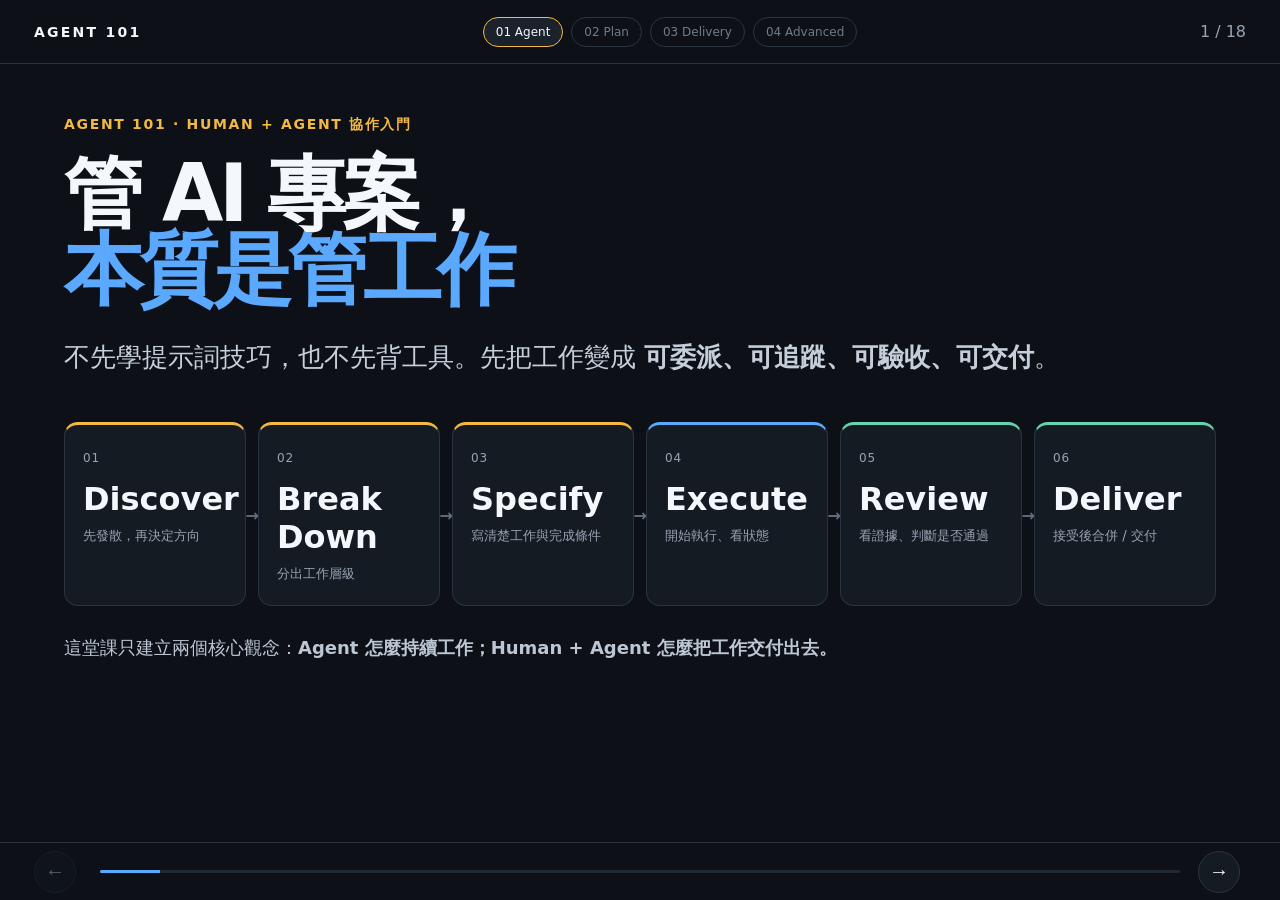
==== slides/index.html @ fd052455 "fix: use generic example and natural English flow labels" ====
<!doctype html>
<html lang="zh-Hant">
<head>
  <meta charset="utf-8">
  <meta name="viewport" content="width=device-width,initial-scale=1">
  <meta name="color-scheme" content="dark">
  <title>Agent 101 — Discover → Break Down → Specify → Execute → Review → Deliver</title>
  <link rel="stylesheet" href="./styles.css">
</head>
<body>
  <main class="deck" aria-live="polite">
    <header class="topbar">
      <div class="brand">AGENT 101</div>
      <div class="section-rail" aria-label="課程章節">
        <span data-section="define">01 Agent</span>
        <span data-section="manage">02 Plan</span>
        <span data-section="verify">03 Delivery</span>
        <span data-section="operate">04 Advanced</span>
      </div>
      <div class="counter"><span id="current">1</span> / <span id="total">1</span></div>
    </header>

    <div class="slides">
      <section class="slide title-slide" data-section="define" data-structure="roadmap">
        <div class="eyebrow">Agent 101 · Human + Agent 協作入門</div>
        <h1>管 AI 專案，<br><span>本質是管工作</span></h1>
        <p class="lead">不先學提示詞技巧，也不先背工具。先把工作變成 <strong>可委派、可追蹤、可驗收、可交付</strong>。</p>
        <div class="roadmap roadmap-hero" aria-label="課程主線">
          <div><span>01</span><b>Discover</b><small>先發散，再決定方向</small></div>
          <div><span>02</span><b>Break Down</b><small>分出工作層級</small></div>
          <div><span>03</span><b>Specify</b><small>寫清楚工作與完成條件</small></div>
          <div><span>04</span><b>Execute</b><small>開始執行、看狀態</small></div>
          <div><span>05</span><b>Review</b><small>看證據、判斷是否通過</small></div>
          <div><span>06</span><b>Deliver</b><small>接受後合併 / 交付</small></div>
        </div>
        <div class="footer-note">這堂課只建立兩個核心觀念：<strong>Agent 怎麼持續工作；Human + Agent 怎麼把工作交付出去。</strong></div>
      </section>

      <section class="slide" data-section="define" data-structure="cycle">
        <div class="eyebrow">Agent 是什麼？</div>
        <h2>Agent = 有目標、能行動、會看結果、再繼續</h2>
        <div class="bmad-loop agent-cycle">
          <div class="bmad-node"><b>目標（Goal）</b><small>我要達成什麼？</small></div>
          <div class="loop-arrow">→</div>
          <div class="bmad-node fragment"><b>行動（Act）</b><small>做下一步</small></div>
          <div class="loop-arrow fragment">→</div>
          <div class="bmad-node fragment"><b>觀察（Observe）</b><small>看結果</small></div>
          <div class="loop-arrow fragment">→</div>
          <div class="bmad-node fragment"><b>繼續（Continue）</b><small>繼續、調整，或停下來問人</small></div>
          <div class="loop-arrow fragment">↺</div>
        </div>
        <p class="bottom-callout">Agent 不是「更會聊天的模型」。它是能為了目標 <strong>行動 → 觀察 → 繼續</strong> 的 AI 工作者。</p>
      </section>

      <section class="slide" data-section="define" data-structure="compare">
        <div class="eyebrow">怎麼開始？</div>
        <h2>不用先找「Create Agent」；<br><span class="accent">直接從工作介面開始</span></h2>
        <div class="final-three product-entry">
          <div><span>CODING AGENT</span><b>Codex</b><p>開啟專案 → 說清楚要它先做什麼</p></div>
          <div class="fragment"><span>CODING AGENT</span><b>Claude Code</b><p>進入專案 → 直接交付一個明確工作</p></div>
          <div class="fragment"><span>MULTI-STEP WORK</span><b>ChatGPT Work</b><p>把需要多步驟完成的工作交出去</p></div>
        </div>
        <p class="bottom-callout">Agent 是一種工作能力，不一定是一個獨立按鈕。</p>
      </section>

      <section class="slide" data-section="define" data-structure="sequence">
        <div class="eyebrow">為什麼它可以繼續做？</div>
        <h2><span class="accent">LLM（Large Language Model，大型語言模型）</span>做這一步推理；<br>Agent/App 維持工作循環</h2>
        <div class="deploy-flow runtime-flow">
          <div class="deploy-node runtime-agent"><b>目前輸入</b><small>Current Input · 這一步需要的資訊</small></div>
          <span>→</span>
          <div class="deploy-node runtime-llm fragment"><b>LLM</b><small>判斷下一步</small></div>
          <span class="fragment">→</span>
          <div class="deploy-node fragment"><b>下一步輸出 / 工具請求</b></div>
          <span class="fragment">→</span>
          <div class="deploy-node fragment"><b>執行動作</b><small>Action</small></div>
          <span class="fragment">→</span>
          <div class="deploy-node runtime-observe fragment"><b>觀察結果</b><small>Observation</small></div>
          <span class="fragment">↺</span>
        </div>
        <p class="bottom-callout">模型只對<strong>這一步拿到的工作脈絡（context）</strong>做推理。Agent/App 會把相關指令、檔案、查回來的資料、工具結果帶進下一輪；<strong>不代表每一輪都逐字重送全部歷史。</strong></p>
      </section>

      <section class="slide" data-section="define" data-structure="compare">
        <div class="eyebrow">Agent 與執行環境</div>
        <h2>Agent 決定下一步；<br><span class="accent">執行環境（Environment）決定動作在哪裡發生</span></h2>
        <div class="two-lanes environment-lanes">
          <div class="lane">
            <div class="lane-title">本機（Local）</div>
            <div class="big-question">你的電腦 / 專案 / 終端機（shell）</div>
            <div class="ac-list"><div>直接使用本機專案</div><div>執行本機工具與測試</div><div>受本機憑證與權限限制</div></div>
          </div>
          <div class="lane fragment">
            <div class="lane-title">雲端（Cloud）</div>
            <div class="big-question">平台提供的隔離工作環境</div>
            <div class="ac-list"><div>隔離環境（sandbox）</div><div>虛擬機（VM）/ 瀏覽器（browser）</div><div>受雲端授權與 approval 限制</div></div>
          </div>
        </div>
        <p class="bottom-callout"><strong>能用工具 ≠ 有操作權限（Permission）</strong>。看得到工具，不代表這次就可以直接修改、發送或部署。</p>
      </section>

      <section class="slide" data-section="manage" data-structure="sequence">
        <div class="eyebrow">Discover · Brainstorm</div>
        <h2>先讓 AI 發散，<br><span class="accent">再由 Human 收斂</span></h2>
        <div class="example-chip">RUNNING EXAMPLE · 活動報名頁</div>
        <div class="brainstorm-flow">
          <div class="brainstorm-step"><span>1</span><b>定義問題（Frame）</b><small>「手機版很難找到『立即報名』，我想降低使用者找報名入口的成本。」</small></div>
          <div class="brainstorm-step fragment"><span>2</span><b>發散（Diverge）</b><div class="idea-chips"><i>首屏 CTA</i><i>固定底部 CTA</i><i>導覽列入口</i><i>簡化報名步驟</i></div></div>
          <div class="brainstorm-step fragment"><span>3</span><b>挑戰 / 分群</b><small>哪些解同一個問題？哪些成本太高？哪些需要更多資料？</small></div>
          <div class="brainstorm-step fragment"><span>4</span><b>收斂（Converge）</b><small>留下值得進一步比較的方案</small></div>
        </div>
        <p class="bottom-callout">AI 幫你擴大選項；<strong>不要在發散階段就急著選答案。</strong></p>
      </section>

      <section class="slide" data-section="manage" data-structure="decision">
        <div class="eyebrow">Discover → Decide</div>
        <h2>腦力激盪的結果不是正式工作；<br><span class="accent">先做決策</span></h2>
        <div class="example-chip">RUNNING EXAMPLE · 活動報名頁</div>
        <div class="two-lanes decision-lanes">
          <div class="lane">
            <div class="lane-title">候選方案</div>
            <div class="ac-list"><div>首屏放大 CTA</div><div>固定底部 CTA</div><div>導覽列放報名入口</div><div>簡化報名步驟</div></div>
          </div>
          <div class="lane fragment">
            <div class="lane-title">Human 決策準則</div>
            <div class="criteria-list"><span>預期效益</span><span>成本</span><span>風險</span><span>可逆性</span><span>還需要什麼證據</span></div>
            <div class="commit-box">採用 · 固定底部 CTA</div>
            <div class="parking-box">暫放 · 首屏 CTA / 導覽列入口 / 簡化步驟</div>
          </div>
        </div>
        <p class="bottom-callout"><strong>準則、取捨與最後決定都由 Human 負責。</strong>不是 AI 生很多方案，Human 就隨便挑一個。</p>
      </section>

      <section class="slide" data-section="manage" data-structure="hierarchy">
        <div class="eyebrow">Break Down · 工作層級</div>
        <h2>先分工作層級，<br><span class="accent">再談它現在做到哪</span></h2>
        <div class="example-chip">RUNNING EXAMPLE · 活動報名頁</div>
        <div class="hierarchy-flow">
          <div class="hierarchy-level h1-level"><span>Milestone｜里程碑 / 交付節點</span><b>降低手機版報名阻力</b></div>
          <div class="hierarchy-level h2-level fragment"><span>Epic｜主要能力 / 大主題</span><b>改善報名入口</b></div>
          <div class="hierarchy-level h3-level fragment"><span>Story｜使用者要得到的結果</span><b>使用者在手機上能快速找到「立即報名」</b></div>
          <div class="hierarchy-level h4-level fragment"><span>Task｜可以直接執行的工作</span><b>加入固定底部「立即報名」CTA</b></div>
        </div>
        <p class="bottom-callout">工作層級回答：<strong>「它屬於哪一層？」</strong> 下一頁的工作狀態板才回答：<strong>「它現在在哪？」</strong></p>
      </section>

      <section class="slide" data-section="manage" data-structure="checklist">
        <div class="eyebrow">Specify · 工作票（Ticket）+ 驗收條件（Acceptance Criteria）</div>
        <h2>工作票要讓別人不用猜；<br><span class="accent">AC 要能明確通過 / 不通過</span></h2>
        <div class="example-chip">RUNNING EXAMPLE · #42 手機版報名 CTA</div>
        <div class="ticket">
          <div class="ticket-head"><span>#42</span><strong>手機版固定顯示「立即報名」CTA</strong></div>
          <div class="ticket-body">
            <div><b>目標（Goal）</b><p>降低使用者在手機上找不到報名入口的阻力。</p></div>
            <div><b>範圍（Scope）</b><p>在手機版加入固定底部「立即報名」CTA。</p></div>
            <div><b>明確不做（Non-goals）</b><p>不重做整份報名表；不改活動頁資訊架構。</p></div>
            <div><b>負責人 / 優先順序 / 上層工作</b><p>Agent A · P1 · 改善報名入口</p></div>
            <div><b>驗收條件（AC）</b><p>① 390px 手機寬度完整顯示「立即報名」<br>② 捲動時 CTA 固定在底部<br>③ CTA 不遮住主要內容，且沒有水平捲軸</p></div>
            <div><b>驗收證據（Evidence）</b><p>可操作預覽 + 桌機 / 手機截圖 + 自動檢查</p></div>
          </div>
        </div>
        <div class="gate-strip"><span>工作票 + AC</span><b>→</b><span class="active">優先順序 / 相依性檢查</span><b>→</b><span>待辦（Backlog）</span></div>
        <p class="bottom-callout"><strong>AC = 可觀察、可明確通過 / 不通過的完成條件。</strong> <strong>Evidence = 審查時 reviewer 要實際檢查的證據。</strong> 工作票寫完整，<strong>不代表現在就應該做</strong>。</p>
      </section>

      <section class="slide" data-section="verify" data-structure="sequence">
        <div class="eyebrow">Execute · Kanban（工作狀態板）</div>
        <h2>Kanban 是工作狀態板；<br><span class="accent">不要把它和工作層級混在一起</span></h2>
        <div class="example-chip">RUNNING EXAMPLE · #42 手機版報名 CTA</div>
        <div class="kanban">
          <div class="col"><h4>待辦（Backlog）</h4><div class="card">#43 自動分群</div><div class="card">#44 並排比較</div></div>
          <div class="col"><h4>進行中（Doing）<br>同時進行 1/2（WIP）</h4><div class="card agent-card">#42 手機版報名 CTA<br><small>Agent A</small></div></div>
          <div class="col"><h4>審查（Review）</h4><div class="card muted-card">下一站：送審 + 驗收證據 + AC</div></div>
          <div class="col"><h4>完成（Done）</h4><div class="card done">#38 Collection filter</div></div>
        </div>
        <p class="bottom-callout">核心流程 = <strong>待辦 → 進行中 → 審查 → 完成</strong>。審查也是正在進行的工作；每個工作者同時進行中的工作（WIP）：<strong>少於 2 件</strong>。</p>
      </section>

      <section class="slide" data-section="verify" data-structure="sequence">
        <div class="eyebrow">Execute · GitHub</div>
        <h2>不用先背 Git 名詞；<br><span class="accent">看同一張 Ticket 怎麼一路交付</span></h2>
        <div class="example-chip">RUNNING EXAMPLE · #42 手機版報名 CTA</div>
        <div class="git-flow github-path">
          <div class="git-node"><b>專案看板</b><span>Project · 看整體工作與狀態</span></div>
          <div class="arrow">→</div>
          <div class="git-node fragment"><b>工作票 #42</b><span>Issue · 工作契約 / AC</span></div>
          <div class="arrow fragment">→</div>
          <div class="git-node fragment"><b>工作分支</b><span>Branch · 隔離改動</span></div>
          <div class="arrow fragment">→</div>
          <div class="git-node fragment"><b>提交紀錄</b><span>Commit · 可追蹤的版本節點</span></div>
          <div class="arrow fragment">→</div>
          <div class="git-node fragment"><b>Pull Request（PR）#71</b><span>送審入口</span></div>
        </div>
        <p class="bottom-callout">PR 在這裡只有一個定義：<strong>送交審查 / 驗收的入口。</strong> 一般功能開發不要直接改 main（主分支）。</p>
      </section>

      <section class="slide" data-section="verify" data-structure="checklist">
        <div class="eyebrow">Review · 審查 / 驗收</div>
        <h2>Agent 說「完成」<br><span class="accent">只代表可以開始審查</span></h2>
        <div class="example-chip">RUNNING EXAMPLE · PR #71</div>
        <div class="pr-layout">
          <div class="pr-card">
            <div class="pr-title">PR #71 · 手機版報名 CTA</div>
            <div class="pr-row"><b>驗收證據</b><span>可操作預覽 + 截圖 + 自動檢查 ✅</span></div>
            <div class="pr-row"><b>AC 1</b><span>390px 完整顯示「立即報名」 ✅</span></div>
            <div class="pr-row"><b>AC 2</b><span>捲動時 CTA 固定底部 ✅</span></div>
            <div class="pr-row failure"><b>AC 3</b><span>CTA 遮住主要內容 ❌</span></div>
            <div class="pr-row"><b>已知限制</b><span>尚未簡化報名步驟；符合明確不做的範圍</span></div>
          </div>
          <div class="decision">
            <div class="decision-question"><b>你會通過（Approve）嗎？</b><span>建置 / 測試都通過，但 AC 3 失敗。</span></div>
            <div class="decision-option">通過（Approve）</div>
            <div class="request-changes fragment">退回修改（Request Changes） ✓<small>一條已約定的 AC 失敗，就還不能過。</small></div>
          </div>
        </div>
        <p class="bottom-callout">審查要看：<strong>驗收證據 + AC + 範圍 + 已知限制 + Human 決定</strong>。Agent 自己說完成、自動檢查通過，都不等於自動驗收。</p>
      </section>

      <section class="slide" data-section="verify" data-structure="sequence">
        <div class="eyebrow">Deliver · 合併 / 上線</div>
        <h2>被接受、合併（Merge）之後，<br><span class="accent">這張工作才真的完成</span></h2>
        <div class="example-chip">RUNNING EXAMPLE · PR #71</div>
        <div class="deploy-flow merge-flow">
          <div class="deploy-node">審查</div><span>→</span>
          <div class="deploy-node human-node fragment">Human 接受</div><span class="fragment">→</span>
          <div class="deploy-node prod-node fragment">合併（Merge）</div><span class="fragment">→</span>
          <div class="deploy-node fragment">完成（Done）</div><span class="fragment">→</span>
          <div class="deploy-node preview-node fragment">部署 / 發布</div>
        </div>
        <div class="example-trace fragment core-closure">
          <b>活動報名頁 · PR #71</b>
          <span>PR #71 修完 CTA 遮擋 AC → Human 接受 → 合併 → GitHub Pages 更新</span>
        </div>
        <div class="core-stop fragment">
          <span>AGENT 101 核心課程完成</span>
          <b>到這裡，你已經能跑一個小型「人 + Agent」專案。</b>
          <p>Discover → Break Down → Specify → Execute → Review → Deliver</p>
          <div class="core-actions">
            <button type="button" class="jump-button" data-jump="18">直接看總結 →</button>
            <small>或繼續 Slides 14–17：角色 / Subagent / 能力地圖</small>
          </div>
        </div>
      </section>

      <section class="slide" data-section="operate" data-structure="relation">
        <div class="eyebrow">選修 · Human 角色</div>
        <h2>先定 Human 的責任；<br><span class="accent">再談 Agent 可以扮演什麼角色</span></h2>
        <div class="roles-grid">
          <div><span>PM｜產品 / 專案負責人</span><b>目標 · 優先順序 · 範圍 · AC · 驗收</b></div>
          <div class="fragment"><span>UI/UX｜介面 / 體驗設計</span><b>使用者流程 · 狀態 · 互動 · 視覺規格</b></div>
          <div class="fragment"><span>FE｜前端</span><b>介面 · 前端行為 · 串接</b></div>
          <div class="fragment"><span>BE｜後端</span><b>API · 資料 · 權限驗證 · 商業邏輯</b></div>
          <div class="fragment"><span>Reviewer / QA</span><b>審查 / 品質驗證 · 獨立驗證</b></div>
        </div>
        <p class="bottom-callout">Agent 可以做某個角色的工作；<strong>Human 的最終責任不會因為用了 Agent 就消失。</strong></p>
      </section>

      <section class="slide" data-section="operate" data-structure="relation">
        <div class="eyebrow">選修 · Subagent</div>
        <h2>Subagent 不是另一種資料來源；<br><span class="accent">它是另一個專責工作者 / 工作脈絡</span></h2>
        <div class="context-layout subagent-layout">
          <div class="context-window">
            <div class="window-head">MAIN AGENT</div>
            <div class="token">#42 工作票</div>
            <div class="token">實作工作脈絡</div>
            <div class="token">工具 / 權限</div>
            <div class="delegation-arrow">交給專責工作者 →</div>
          </div>
          <div class="source-truth fragment">
            <div class="source-title">REVIEWER SUBAGENT</div>
            <div>角色：Reviewer</div>
            <div>工作票：#42 手機版報名 CTA</div>
            <div>邊界：不改程式碼，只驗 AC</div>
            <div>工具：可操作預覽 · 測試 · 差異（Diff）</div>
            <div>驗收：交付獨立的通過 / 不通過證據</div>
          </div>
        </div>
        <div class="assignment-formula">角色 + 工作票 + 邊界 + 工具 + 驗收條件</div>
        <p class="bottom-callout">需要專業分工、獨立審查或隔離工作脈絡時再用。<strong>不要為了「看起來像多 Agent」而先拆人。</strong></p>
      </section>

      <section class="slide" data-section="operate" data-structure="hierarchy">
        <div class="eyebrow">選修 · Agent 架構</div>
        <h2>後面的能力都只是插回五個位置；<br><span class="accent">Agent loop 沒有換一套</span></h2>
        <div class="architecture-grid">
          <div><span>01</span><b>指令（Instructions）</b><small>專案規則 / Skills<br><em>例：AGENTS.md · CLAUDE.md</em></small></div>
          <div class="fragment"><span>02</span><b>工作脈絡（Context）</b><small>目前工作 / 檔案 / 查回來的專案知識<br><em>例：可選的產品記憶（Memory）</em></small></div>
          <div class="fragment"><span>03</span><b>工具（Tools）</b><small>可以呼叫的外部能力<br><em>例：內建工具 · Web Search · MCP · Connectors</em></small></div>
          <div class="fragment"><span>04</span><b>執行環境（Environment）</b><small>動作在哪裡執行<br><em>例：本機 · 雲端隔離環境</em></small></div>
          <div class="fragment"><span>05</span><b>權限（Permissions）</b><small>哪些讀取 / 修改 / 執行需要 Human 確認</small></div>
        </div>
        <p class="bottom-callout">回想 Slide 4：<strong>輸入 → LLM → 動作 → 觀察結果</strong>。產品記憶可以提供工作脈絡；<strong>它不是專案的正式依據。</strong></p>
      </section>

      <section class="slide" data-section="operate" data-structure="relation">
        <div class="eyebrow">選修 · 能力地圖</div>
        <h2>不要先把工具裝滿；<br><span class="accent">先問你缺什麼能力</span></h2>
        <div class="capability-map">
          <div><span>每次都要照同一套方法？</span><b>→ Skill｜可重用工作方法</b></div>
          <div class="fragment"><span>要找公司 / 專案私有知識？</span><b>→ RAG｜先檢索，再回答</b></div>
          <div class="fragment"><span>要接外部工具 / 資料介面？</span><b>→ MCP｜外部能力連接協定</b></div>
          <div class="fragment"><span>要把 SaaS / 帳號能力接進產品？</span><b>→ Connector / Plugin｜產品整合</b></div>
          <div class="fragment"><span>要隔離專責工作者 / 工作脈絡？</span><b>→ Subagent｜獨立工作者 / 工作脈絡</b></div>
          <div class="fragment"><span>大型交付需要更完整的規格 / 規劃方法？</span><b>→ SDD / BMAD｜大型交付方法</b></div>
        </div>
        <p class="bottom-callout">這不是名詞表。<strong>先遇到能力缺口，再加工具 / 方法。</strong></p>
      </section>

      <section class="slide" data-section="operate" data-structure="roadmap">
        <div class="eyebrow">重點整理</div>
        <h2>最後只記：<br><span class="accent">Discover → Break Down → Specify → Execute → Review → Deliver</span></h2>
        <div class="roadmap final-roadmap">
          <div><span>01</span><b>Discover</b><small>AI 發散，Human 決定</small></div>
          <div><span>02</span><b>Break Down</b><small>把大方向拆成可執行工作</small></div>
          <div><span>03</span><b>Specify</b><small>目標 · 範圍 · AC · 驗收證據</small></div>
          <div><span>04</span><b>Execute</b><small>低同時進行量（WIP）· 範圍清楚的工作 · GitHub</small></div>
          <div><span>05</span><b>Review</b><small>PR · 驗收證據 · AC · Human 審查</small></div>
          <div><span>06</span><b>Deliver</b><small>接受 → 合併 → 完成 / 上線</small></div>
        </div>
        <div class="example-trace final-trace"><b>活動報名頁 #42</b><span>手機版找不到「立即報名」 → 固定底部 CTA → #42 Ticket → PR #71 → AC 審查 → 合併</span></div>
        <div class="tool-strip" aria-label="起步工具參考">
          <span>靜態網站 / Demo · GitHub Pages</span>
          <span>後端 / 資料庫 / 登入 · Supabase</span>
          <span>產品分析 · PostHog</span>
          <span>網域 / 網路加速 · Cloudflare</span>
          <span>系統通知信 · Resend</span>
        </div>
        <div class="final-line">不是追求「最會寫程式碼的 Agent」，而是建立「可以放心委派工作的系統」。</div>
      </section>
    </div>

    <footer class="controls"><button id="prev" type="button" aria-label="上一頁">←</button><div class="progress"><span id="progress"></span></div><button id="next" type="button" aria-label="下一步">→</button></footer>
  </main>
  <script src="./app.js"></script>
</body>
</html>
---- slides/styles.css ----
:root{
  --bg:#0d1117;--panel:#151b23;--panel2:#1b222c;--text:#f4f7fb;--muted:#97a3b2;
  --line:#2a3441;--define:#f4b942;--manage:#5aa9ff;--verify:#63d6b0;--operate:#b595ff;
  --bad:#ff7b7b;--good:#63d6b0;
}
*{box-sizing:border-box}html,body{margin:0;background:var(--bg);color:var(--text);font-family:Inter,"Noto Sans TC","PingFang TC","Microsoft JhengHei",system-ui,sans-serif;overflow:hidden}
body{min-height:100vh}.deck{height:100vh;display:grid;grid-template-rows:64px 1fr 58px;max-width:1600px;margin:0 auto}
.topbar{display:grid;grid-template-columns:180px 1fr 120px;align-items:center;padding:0 34px;border-bottom:1px solid var(--line);gap:24px}
.brand{font-size:14px;font-weight:800;letter-spacing:.16em}.counter{text-align:right;color:var(--muted);font-variant-numeric:tabular-nums}
.section-rail{display:flex;gap:8px;justify-content:center}.section-rail span{font-size:12px;color:#707b88;border:1px solid var(--line);border-radius:999px;padding:7px 12px;transition:.25s}
.section-rail span.active{color:var(--text);background:var(--panel2)}
.section-rail span[data-section="define"].active{border-color:var(--define)}
.section-rail span[data-section="manage"].active{border-color:var(--manage)}
.section-rail span[data-section="verify"].active{border-color:var(--verify)}
.section-rail span[data-section="operate"].active{border-color:var(--operate)}
.slides{position:relative;overflow:hidden}.slide{position:absolute;inset:0;padding:52px 64px 44px;display:none;overflow:auto}.slide.active{display:block;animation:slideIn .42s ease both}
@keyframes slideIn{from{opacity:0;transform:translateY(10px)}to{opacity:1;transform:none}}
h1,h2,h3,p{margin-top:0}h1{font-size:clamp(54px,6.2vw,108px);line-height:.96;letter-spacing:-.055em;margin:22px 0 30px;max-width:900px}h1 span{color:var(--manage)}
h2{font-size:clamp(36px,4vw,68px);line-height:1.08;letter-spacing:-.04em;margin:10px 0 38px;max-width:1320px}.accent{color:var(--define)}
h3{font-size:26px}.lead{font-size:clamp(21px,2vw,34px);line-height:1.55;color:#c5ced9;max-width:1000px}.eyebrow{font-size:14px;font-weight:800;letter-spacing:.12em;text-transform:uppercase;color:var(--muted)}
.slide[data-section="define"] .eyebrow{color:var(--define)}.slide[data-section="manage"] .eyebrow{color:var(--manage)}.slide[data-section="verify"] .eyebrow{color:var(--verify)}.slide[data-section="operate"] .eyebrow{color:var(--operate)}
.footer-note,.bottom-callout{margin-top:30px;color:#bcc7d3;font-size:18px}.bottom-callout{border-left:3px solid currentColor;padding-left:18px}
.title-grid{display:grid;grid-template-columns:1.4fr .8fr;align-items:center;gap:60px}.hero-orbit{position:relative;height:420px}.orbit{position:absolute;border:1px solid #2c3b4f;border-radius:50%;inset:10%}.orbit-2{inset:24%}.hero-node{position:absolute;width:132px;height:132px;border-radius:50%;display:grid;place-items:center;font-weight:900;letter-spacing:.08em;border:1px solid #405064;background:var(--panel);box-shadow:0 20px 60px #0006}.human{left:0;top:36%;border-color:var(--verify)}.agent{right:0;top:18%;border-color:var(--manage)}.system{right:12%;bottom:0;border-color:var(--operate)}
.system-map{display:grid;grid-template-columns:repeat(2,minmax(0,1fr));gap:22px;max-width:1200px}.system-card{padding:26px;border:1px solid var(--line);background:var(--panel);border-radius:18px;min-height:210px}.system-card .num{font-size:13px;font-weight:800;color:var(--muted)}.system-card p{font-size:20px;color:#d7dee8}.system-card small{font-size:16px;color:var(--muted);line-height:1.6}.define-card{border-top:4px solid var(--define)}.manage-card{border-top:4px solid var(--manage)}.verify-card{border-top:4px solid var(--verify)}.operate-card{border-top:4px solid var(--operate)}
.compare,.two-lanes,.pr-layout,.context-layout{display:grid;grid-template-columns:1fr 1fr;gap:28px;max-width:1250px}.panel,.lane{background:var(--panel);border:1px solid var(--line);border-radius:18px;padding:28px}.panel-label,.lane-title{font-weight:800;font-size:14px;letter-spacing:.08em;color:var(--muted)}.bad{border-top:4px solid var(--bad)}.good{border-top:4px solid var(--good)}.quote{font-size:30px;margin:30px 0}.panel li{font-size:20px;color:#ccd5df;margin:16px 0}.stack{display:grid;gap:10px;margin-top:30px}.stack span{background:var(--panel2);padding:15px 18px;border-radius:10px;font-size:19px}
.big-question{font-size:28px;font-weight:800;margin:24px 0}.mini-cards{display:flex;flex-wrap:wrap;gap:10px}.mini-cards span,.ac-list div{background:var(--panel2);padding:12px 14px;border-radius:10px}.ac-list{display:grid;gap:12px}
.example-map{display:grid;grid-template-columns:1.05fr .95fr;grid-template-rows:auto auto;gap:18px;max-width:1150px}.block{border-radius:16px;padding:24px;background:var(--panel);border:1px solid var(--line);min-height:150px;display:flex;flex-direction:column;gap:18px}.block strong{font-size:14px;color:var(--muted);letter-spacing:.08em}.block span{font-size:22px;line-height:1.5}.story{border-color:var(--define)}.rule{border-color:var(--manage)}.example{border-color:var(--verify)}.question{border-color:var(--operate)}
.ticket{max-width:1100px;border:1px solid var(--line);background:var(--panel);border-radius:16px;overflow:hidden}.ticket-head{display:grid;grid-template-columns:80px 1fr auto;gap:15px;padding:20px 24px;background:var(--panel2);align-items:center;font-size:21px}.status{font-size:12px;border:1px solid var(--define);padding:7px 10px;border-radius:999px;color:var(--define)}.ticket-body{display:grid;grid-template-columns:1fr 1fr}.ticket-body>div{padding:22px 24px;border-top:1px solid var(--line)}.ticket-body>div:nth-child(odd){border-right:1px solid var(--line)}.ticket-body b{color:var(--muted);font-size:13px}.ticket-body p{margin:10px 0 0;font-size:18px;line-height:1.55}
.kanban{display:grid;grid-template-columns:repeat(5,1fr);gap:12px}.col{background:#111720;border:1px solid var(--line);border-radius:14px;padding:14px;min-height:300px}.col h4{font-size:12px;color:var(--muted);letter-spacing:.08em}.card{background:var(--panel2);border:1px solid #334050;border-radius:10px;padding:14px;margin:10px 0;line-height:1.4}.highlight{border-color:var(--define)}.agent-card{border-color:var(--manage)}.done{border-color:var(--verify)}.card small{color:var(--muted)}
.git-flow,.deploy-flow,.sdd-flow,.skill-diagram{display:flex;align-items:center;justify-content:center;gap:14px;flex-wrap:wrap}.git-node,.deploy-node,.sdd-step,.prompt-box,.skill-box,.result-box{background:var(--panel);border:1px solid var(--line);border-radius:14px;padding:22px;min-width:190px;text-align:center}.git-node b,.sdd-step{font-size:20px}.git-node span,.sdd-step small{display:block;color:var(--muted);font-size:14px;margin-top:8px}.arrow,.deploy-flow>span,.sdd-flow>span,.plus,.equals{font-size:30px;color:#6f7b8a}.branch-viz{margin:54px auto 0;max-width:900px}.mainline,.featureline{display:flex;align-items:center;gap:80px;height:48px;position:relative;color:var(--muted)}.mainline:after,.featureline:after{content:"";position:absolute;left:80px;right:20px;top:23px;height:2px;background:#445161}.featureline{margin-left:160px;color:var(--manage)}.featureline:after{background:var(--manage)}.mainline span,.featureline span{width:12px;height:12px;border-radius:50%;background:#7b8796;z-index:1}.featureline span{background:var(--manage)}
.pr-card{border:1px solid var(--line);border-radius:16px;overflow:hidden}.pr-title{font-size:22px;font-weight:800;padding:20px 24px;background:var(--panel2)}.pr-row{display:grid;grid-template-columns:140px 1fr;padding:15px 24px;border-top:1px solid var(--line)}.pr-row b{color:var(--muted)}.decision{display:grid;gap:14px;align-content:center}.decision div{padding:18px;border:1px solid var(--line);border-radius:12px;text-align:center;color:var(--muted)}.decision .approve{border-color:var(--verify);color:var(--verify)}
.gates{display:grid;grid-template-columns:repeat(4,1fr);gap:18px;margin-top:48px}.gate{border:1px solid var(--line);background:var(--panel);border-radius:16px;padding:24px;min-height:200px}.gate span{display:grid;place-items:center;width:40px;height:40px;border-radius:50%;background:var(--verify);color:#09281f;font-weight:900}.gate b{font-size:23px;display:block;margin:24px 0 12px}.gate small{font-size:15px;color:var(--muted);line-height:1.6}
.evidence-grid{display:grid;grid-template-columns:repeat(3,1fr);gap:16px;max-width:1150px}.evidence{background:var(--panel);border:1px solid var(--line);border-radius:14px;padding:22px}.evidence b{font-size:21px;display:block}.evidence span{display:block;color:var(--muted);margin-top:8px}.preview-node{border-color:var(--manage)}.human-node{border-color:var(--verify)}.prod-node{border-color:var(--define)}.tool-strip{display:flex;gap:12px;justify-content:center;flex-wrap:wrap;margin-top:42px}.tool-strip span{border:1px solid var(--line);border-radius:999px;padding:10px 14px;color:var(--muted)}
.problem-cards{display:grid;grid-template-columns:1fr 1fr;gap:18px;max-width:1100px}.problem{padding:24px;border:1px solid var(--line);background:var(--panel);border-radius:16px}.problem b{display:block;font-size:23px}.problem span{display:block;color:var(--operate);margin-top:10px}
.skill-box{border-color:var(--operate)}.result-box{border-color:var(--verify)}.context-window,.source-truth{padding:26px;border:1px solid var(--line);background:var(--panel);border-radius:16px}.window-head,.source-title{font-size:13px;letter-spacing:.1em;color:var(--muted);margin-bottom:18px}.token{display:inline-block;margin:6px;padding:10px 12px;border-radius:999px;background:#263149;border:1px solid #3e4c66}.source-truth{display:grid;gap:12px}.source-truth>div:not(.source-title){padding:13px 15px;background:var(--panel2);border-radius:10px}
.context-bar{display:flex;max-width:1200px;height:90px;border:1px solid var(--line);border-radius:12px;overflow:hidden}.context-bar span{display:grid;place-items:center;flex:1;background:#222b36;border-right:1px solid var(--line);padding:10px;text-align:center;color:var(--muted)}.context-bar .critical{flex:.8;background:#4a3920;color:#ffd782}.risks{display:grid;grid-template-columns:repeat(4,1fr);gap:14px;margin-top:30px}.risks div{padding:18px;border-radius:12px;background:var(--panel);border:1px solid var(--line)}
.compact-viz{display:grid;grid-template-columns:1.4fr auto 1fr;align-items:center;gap:20px;max-width:1200px}.long-chat{display:flex;flex-wrap:wrap;gap:8px;padding:22px;background:var(--panel);border:1px solid var(--line);border-radius:14px}.long-chat span{padding:9px 11px;background:var(--panel2);border-radius:8px}.compress{font-weight:900;color:var(--operate)}.summary{padding:22px;border:1px solid var(--operate);border-radius:14px;background:#201b2c}.summary p{color:var(--muted);line-height:1.5}.compact-check{margin-top:28px;padding:18px;border-left:3px solid var(--operate);background:#171421}
.loop-flow{display:flex;flex-direction:column;align-items:center;gap:10px;max-width:700px;margin:0 auto}.loop-flow>div{width:100%;text-align:center;padding:14px;border:1px solid var(--line);border-radius:11px;background:var(--panel)}.loop-flow .active-node{border-color:var(--operate)}.loop-flow>span{color:var(--muted)}
.three-levels{display:grid;grid-template-columns:repeat(3,1fr);gap:14px;margin-top:36px}.three-levels>div{padding:18px;background:var(--panel);border:1px solid var(--line);border-radius:12px}.three-levels b{display:block;color:var(--operate);font-size:20px}.three-levels span{display:block;color:var(--muted);margin-top:6px}
.bmad-loop{display:flex;align-items:center;justify-content:center;gap:12px}.bmad-node{min-width:190px;padding:20px;border:1px solid var(--line);border-radius:14px;background:var(--panel);text-align:center;font-weight:900}.bmad-node small{display:block;color:var(--muted);font-weight:400;margin-top:8px}.loop-arrow{font-size:28px;color:var(--muted)}.bmad-principles{display:grid;grid-template-columns:repeat(3,1fr);gap:16px;margin-top:34px}.bmad-principles>div{padding:20px;border:1px solid var(--line);border-radius:12px}.bmad-principles b{display:block;color:var(--operate)}.bmad-principles span{display:block;color:var(--muted);margin-top:8px}
.method-stack{display:grid;gap:10px;max-width:980px}.method{display:grid;grid-template-columns:1fr 1fr;gap:20px;padding:18px 24px;border:1px solid var(--line);border-radius:12px;background:var(--panel)}.method b{font-size:19px}.method span{color:var(--muted)}.m1{border-left:5px solid var(--define)}.m2{border-left:5px solid var(--manage)}.m3{border-left:5px solid var(--operate)}.m4{border-left:5px solid #e181ff}.m5{border-left:5px solid var(--verify)}
.final-three{display:grid;grid-template-columns:repeat(3,1fr);gap:18px}.final-three>div{padding:26px;border:1px solid var(--line);border-radius:16px;background:var(--panel)}.final-three span{font-size:13px;color:var(--muted)}.final-three b{display:block;font-size:26px;margin:18px 0 10px}.final-three p{color:var(--muted);line-height:1.55}.final-line{margin-top:34px;font-size:26px;font-weight:800;color:var(--verify)}
.exercise{display:grid;grid-template-columns:1fr 1fr;gap:14px 30px;counter-reset:item;list-style:none;padding:0;max-width:1100px}.exercise li{counter-increment:item;padding:17px 18px 17px 58px;background:var(--panel);border:1px solid var(--line);border-radius:12px;position:relative;font-size:18px}.exercise li:before{content:counter(item);position:absolute;left:16px;top:13px;width:30px;height:30px;border-radius:50%;display:grid;place-items:center;background:var(--manage);color:#081626;font-weight:900}
.sources{display:grid;gap:14px;max-width:1000px}.sources a{color:#d9e6ff;text-decoration:none;padding:16px 18px;border:1px solid var(--line);border-radius:12px;background:var(--panel)}.sources a:hover{border-color:var(--manage)}.end-mark{font-size:70px;font-weight:900;letter-spacing:.12em;color:#273140;margin-top:30px}
.controls{display:grid;grid-template-columns:48px 1fr 48px;align-items:center;gap:18px;padding:0 34px;border-top:1px solid var(--line)}.controls button{width:42px;height:42px;border-radius:50%;border:1px solid var(--line);background:var(--panel);color:var(--text);font-size:20px;cursor:pointer}.controls button:disabled{opacity:.35;cursor:default}.progress{height:3px;background:#202833;border-radius:999px;overflow:hidden}.progress span{display:block;height:100%;width:0;background:var(--manage);transition:width .25s ease}
.fragment{opacity:.18;transform:translateY(8px);transition:opacity .35s ease,transform .35s ease,filter .35s ease;filter:saturate(.4)}.fragment.visible{opacity:1;transform:none;filter:none}
@media (max-width:900px){
  html,body{overflow:auto}.deck{height:auto;min-height:100vh;display:block}.topbar{position:sticky;top:0;z-index:9;background:var(--bg);grid-template-columns:1fr auto;padding:12px 18px}.section-rail{display:none}.slides{overflow:visible}.slide{position:relative;display:none;padding:34px 20px 90px;min-height:calc(100vh - 64px)}.slide.active{display:block}.controls{position:fixed;left:0;right:0;bottom:0;background:var(--bg);z-index:10;padding:8px 18px}.title-grid,.compare,.two-lanes,.pr-layout,.context-layout,.system-map,.ticket-body,.problem-cards,.evidence-grid,.gates,.final-three,.three-levels,.bmad-principles{grid-template-columns:1fr}.hero-orbit{display:none}.kanban{grid-template-columns:1fr 1fr;overflow:auto}.git-flow,.deploy-flow,.sdd-flow,.bmad-loop{justify-content:flex-start}.example-map{grid-template-columns:1fr;grid-template-rows:auto}.compact-viz{grid-template-columns:1fr}.exercise{grid-template-columns:1fr}.risks{grid-template-columns:1fr 1fr}.method{grid-template-columns:1fr}.ticket-body>div:nth-child(odd){border-right:0}.counter{display:none}h1{font-size:56px}h2{font-size:38px}}
@page{size:13.333in 7.5in;margin:0}
@media print{
  html,body{width:13.333in;margin:0;overflow:visible;background:white;color:black}
  .deck{display:block;width:100%;height:auto;max-width:none}
  .topbar,.controls{display:none}
  .slides{width:100%;max-width:none;overflow:visible}
  .slide{
    position:relative!important;
    display:block!important;
    width:1680px!important;
    height:945px!important;
    min-height:945px!important;
    padding:52px 64px 44px!important;
    overflow:hidden!important;
    zoom:.7619047619;
    page-break-after:always;
    break-after:page;
    background:white;
    color:black
  }
  .slide:last-child{page-break-after:auto;break-after:auto}
  .fragment{opacity:1!important;transform:none!important;filter:none!important}
  .panel,.lane,.system-card,.ticket,.col,.card,.git-node,.pr-card,.gate,.evidence,.problem,.context-window,.source-truth,.method,.final-three>div{background:#fff;color:#111;border-color:#bbb}
  .muted{color:#555}
}


/* vNext teaching-flow components */
.roadmap{display:grid;grid-template-columns:repeat(6,minmax(0,1fr));gap:12px;max-width:1380px}
.roadmap>div{position:relative;padding:22px 18px;border:1px solid var(--line);border-radius:14px;background:var(--panel);min-height:150px}
.roadmap>div:not(:last-child):after{content:"→";position:absolute;right:-14px;top:50%;transform:translateY(-50%);z-index:2;color:#647080;font-weight:900}
.roadmap span{font-size:12px;color:var(--muted);letter-spacing:.08em}.roadmap b{display:block;font-size:32px;margin:14px 0 8px}.roadmap small{display:block;color:var(--muted);line-height:1.45}
.roadmap-hero{margin-top:44px}.roadmap-hero>div:nth-child(1),.roadmap-hero>div:nth-child(2),.roadmap-hero>div:nth-child(3){border-top:3px solid var(--define)}
.roadmap-hero>div:nth-child(4){border-top:3px solid var(--manage)}.roadmap-hero>div:nth-child(5),.roadmap-hero>div:nth-child(6){border-top:3px solid var(--verify)}
.agent-cycle{flex-wrap:wrap;max-width:1300px}.agent-cycle .bmad-node{min-width:210px}.agent-cycle .bmad-node:nth-of-type(1){border-color:var(--define)}.agent-cycle .bmad-node:nth-of-type(2){border-color:var(--manage)}.agent-cycle .bmad-node:nth-of-type(3){border-color:var(--verify)}.agent-cycle .bmad-node:nth-of-type(4){border-color:var(--operate)}
.product-entry>div{min-height:230px}.product-entry span{color:var(--manage)}
.deploy-node small{display:block;color:var(--muted);font-size:13px;line-height:1.45;margin-top:8px}
.runtime-flow{justify-content:flex-start;max-width:1450px}.runtime-flow .deploy-node{min-width:170px}.runtime-agent{border-color:var(--define)}.runtime-llm{border-color:var(--manage)}.runtime-observe{border-color:var(--verify)}
.example-trace{display:grid;grid-template-columns:170px 1fr;gap:18px;align-items:center;max-width:1180px;margin-top:34px;padding:16px 18px;border:1px solid var(--line);border-radius:12px;background:#111720}
.example-trace b{color:var(--define)}.example-trace span{color:#c5ced9;line-height:1.5}
.example-chip{display:inline-block;margin:-18px 0 22px;padding:7px 10px;border:1px solid #394657;border-radius:999px;color:#8995a5;font-size:11px;font-weight:800;letter-spacing:.08em}
.brainstorm-flow{display:grid;grid-template-columns:repeat(4,minmax(0,1fr));gap:14px;max-width:1350px}
.brainstorm-step{position:relative;padding:22px;border:1px solid var(--line);border-radius:14px;background:var(--panel);min-height:220px}
.brainstorm-step:not(:last-child):after{content:"→";position:absolute;right:-13px;top:50%;z-index:2;color:#647080;font-weight:900}
.brainstorm-step>span{display:grid;place-items:center;width:34px;height:34px;border-radius:50%;background:#263149;color:#dce8f8;font-weight:900}
.brainstorm-step b{display:block;font-size:22px;margin:18px 0 12px}.brainstorm-step small{display:block;color:var(--muted);font-size:15px;line-height:1.55}
.idea-chips{display:flex;flex-wrap:wrap;gap:7px}.idea-chips i{font-style:normal;padding:7px 9px;border-radius:999px;background:var(--panel2);font-size:13px;color:#d6deea}
.commit-box,.parking-box{padding:17px 18px;border-radius:11px;margin-top:14px}.commit-box{border:1px solid var(--verify);background:#14251f;color:#9debd1;font-weight:800}.parking-box{border:1px dashed #435064;color:var(--muted)}
.hierarchy-flow{display:grid;gap:11px;max-width:1100px;margin:0 auto}.hierarchy-level{margin:0 auto;padding:15px 22px;border:1px solid var(--line);border-radius:12px;background:var(--panel);text-align:center}.hierarchy-level span{display:block;color:var(--muted);font-size:11px;letter-spacing:.1em}.hierarchy-level b{display:block;margin-top:7px;font-size:21px}.h1-level{width:100%;border-color:var(--define)}.h2-level{width:86%;border-color:var(--manage)}.h3-level{width:72%;border-color:var(--verify)}.h4-level{width:58%;border-color:var(--operate)}
.kanban{grid-template-columns:repeat(4,minmax(0,1fr))}
.muted-card{opacity:.62;border-style:dashed}
.github-path{justify-content:flex-start}
.pr-row.failure{background:#2b171a}.pr-row.failure span{color:#ffb0b0}
.decision-question{display:grid!important;gap:8px!important;color:var(--text)!important;text-align:left!important}.decision-question b{font-size:28px}.decision-question span{color:var(--muted)}
.decision .request-changes{border-color:var(--bad);color:#ffb0b0;font-weight:800}.decision .request-changes small{display:block;color:var(--muted);font-weight:400;margin-top:8px;line-height:1.45}
.core-stop{max-width:980px;margin:44px auto 0;padding:22px 26px;border:1px solid var(--verify);border-radius:16px;background:#10211c;text-align:center}
.core-stop span{font-size:11px;letter-spacing:.12em;color:var(--verify);font-weight:900}.core-stop b{display:block;font-size:30px;margin:10px 0}.core-stop p{margin:0;color:#b8c9c3}
.roles-grid{display:grid;grid-template-columns:repeat(5,minmax(0,1fr));gap:12px;max-width:1400px}.roles-grid>div{padding:20px;border:1px solid var(--line);border-radius:14px;background:var(--panel);min-height:190px}.roles-grid span{display:block;color:var(--operate);font-size:12px;font-weight:900;letter-spacing:.08em}.roles-grid b{display:block;margin-top:18px;font-size:17px;line-height:1.5}
.delegation-arrow{margin-top:26px;color:var(--manage);font-weight:900}.assignment-formula{max-width:760px;margin:28px auto 0;padding:15px 18px;text-align:center;border:1px solid var(--operate);border-radius:12px;color:#dacbff;font-weight:800}
.architecture-grid{display:grid;grid-template-columns:repeat(5,minmax(0,1fr));gap:12px;max-width:1400px}.architecture-grid>div{padding:20px;border:1px solid var(--line);border-radius:14px;background:var(--panel);min-height:200px}.architecture-grid span{display:block;color:var(--muted);font-size:12px}.architecture-grid b{display:block;font-size:21px;margin:18px 0 12px}.architecture-grid small{display:block;color:var(--muted);line-height:1.55;font-size:14px}
.architecture-grid>div:nth-child(1){border-top:3px solid var(--define)}.architecture-grid>div:nth-child(2){border-top:3px solid var(--manage)}.architecture-grid>div:nth-child(3){border-top:3px solid var(--verify)}.architecture-grid>div:nth-child(4),.architecture-grid>div:nth-child(5){border-top:3px solid var(--operate)}
.capability-map{display:grid;gap:8px;max-width:1100px}.capability-map>div{display:grid;grid-template-columns:1fr 230px;gap:24px;align-items:center;padding:13px 18px;border:1px solid var(--line);border-radius:10px;background:var(--panel)}.capability-map span{color:#d3dbe5}.capability-map b{color:var(--operate);font-size:18px}
.final-roadmap>div{min-height:160px}.final-trace{margin-top:24px}.final-line{font-size:22px}

@media (max-width:900px){
  .roadmap,.brainstorm-flow,.roles-grid,.architecture-grid{grid-template-columns:1fr}
  .roadmap>div:not(:last-child):after,.brainstorm-step:not(:last-child):after{content:"↓";right:auto;left:50%;top:auto;bottom:-16px;transform:translateX(-50%)}
  .roadmap>div,.brainstorm-step,.roles-grid>div,.architecture-grid>div{min-height:auto}
  .agent-cycle{flex-direction:column;align-items:stretch}
  .agent-cycle .loop-arrow{text-align:center;transform:rotate(90deg)}
  .agent-cycle .loop-arrow:last-child{transform:none}
  .example-trace{grid-template-columns:1fr}
  .example-chip{margin:-12px 0 18px}
  .hierarchy-level,.h1-level,.h2-level,.h3-level,.h4-level{width:100%}
  .kanban{grid-template-columns:1fr}
  .capability-map>div{grid-template-columns:1fr;gap:8px}
  .runtime-flow{align-items:stretch}
  .runtime-flow .deploy-node{width:100%}
  .core-stop{margin-top:30px}
}
@media print{
  .roadmap>div,.brainstorm-step,.example-trace,.hierarchy-level,.core-stop,.roles-grid>div,.architecture-grid>div,.capability-map>div{background:#fff;color:#111;border-color:#bbb}
}

.agent-cycle>.bmad-node:nth-child(1){border-color:var(--define)}
.agent-cycle>.bmad-node:nth-child(3){border-color:var(--manage)}
.agent-cycle>.bmad-node:nth-child(5){border-color:var(--verify)}
.agent-cycle>.bmad-node:nth-child(7){border-color:var(--operate)}

/* #13 implementation refinements */
.criteria-list{display:grid;grid-template-columns:repeat(5,minmax(0,1fr));gap:8px;margin:18px 0}
.criteria-list span{padding:10px 8px;border:1px solid var(--line);border-radius:10px;background:var(--panel2);text-align:center;font-size:13px;color:#d6deea}
.gate-strip{display:flex;align-items:center;justify-content:center;gap:12px;flex-wrap:wrap;margin-top:22px}
.gate-strip span{padding:10px 14px;border:1px solid var(--line);border-radius:999px;color:var(--muted);background:#111720}
.gate-strip span.active{border-color:var(--define);color:#ffd782}
.gate-strip b{color:#687588}
.core-actions{display:flex;align-items:center;justify-content:center;gap:16px;flex-wrap:wrap;margin-top:18px}
.jump-button{appearance:none;border:1px solid var(--verify);background:#173228;color:#dff8ef;border-radius:999px;padding:10px 16px;font:inherit;font-weight:800;cursor:pointer}
.jump-button:hover,.jump-button:focus-visible{outline:none;border-color:#a7f0d7;box-shadow:0 0 0 3px #63d6b026}
.core-actions small{color:var(--muted)}
.architecture-grid em{font-style:normal;color:#8f9bad}
.decision-option{opacity:.65}
@media (max-width:900px){
  .criteria-list{grid-template-columns:1fr 1fr}
  .gate-strip{justify-content:flex-start}
  .core-actions{justify-content:flex-start}
}
@media print{
  .jump-button{display:none}
}


/* #14 projection QA: compact desktop layout for 720p/768p projectors */
@media screen and (min-width:901px) and (max-height:800px){
  .deck{grid-template-rows:46px 1fr 42px}
  .topbar{padding:0 24px;grid-template-columns:150px 1fr 90px;gap:16px}
  .brand{font-size:12px}.section-rail span{font-size:10px;padding:5px 9px}.counter{font-size:12px}
  .controls{grid-template-columns:38px 1fr 38px;gap:12px;padding:0 24px}
  .controls button{width:34px;height:34px;font-size:17px}
  .slide{padding:24px 48px 20px}
  h1{font-size:60px;line-height:.96;margin:12px 0 18px;max-width:820px}
  h2{font-size:42px;line-height:1.02;margin:6px 0 20px}
  .lead{font-size:22px;line-height:1.4}
  .eyebrow{font-size:11px}
  .footer-note,.bottom-callout{margin-top:14px;font-size:14px;line-height:1.4}
  .roadmap-hero{margin-top:22px}
  .roadmap{gap:8px}.roadmap>div{padding:13px 12px;min-height:98px}.roadmap b{font-size:24px;margin:8px 0 4px}.roadmap small{font-size:11px}
  .bmad-loop{gap:8px}.bmad-node,.agent-cycle .bmad-node{min-width:145px;padding:13px}.bmad-node small{margin-top:5px;font-size:12px}.loop-arrow{font-size:22px}
  .final-three{gap:12px}.final-three>div{padding:16px}.product-entry>div{min-height:150px}.final-three b{font-size:21px;margin:10px 0 7px}.final-three p{font-size:14px;line-height:1.4}
  .deploy-flow{gap:8px}.git-node,.deploy-node,.sdd-step,.prompt-box,.skill-box,.result-box{padding:13px;min-width:145px}
  .deploy-node small{font-size:11px;margin-top:5px}.runtime-flow .deploy-node{min-width:135px}
  .example-trace{grid-template-columns:145px 1fr;gap:12px;margin-top:16px;padding:10px 13px;font-size:13px}
  .example-chip{margin:-8px 0 12px;padding:5px 8px;font-size:9px}
  .brainstorm-flow{gap:9px}.brainstorm-step{padding:13px;min-height:145px}.brainstorm-step>span{width:28px;height:28px;font-size:13px}.brainstorm-step b{font-size:18px;margin:10px 0 7px}.brainstorm-step small{font-size:12px;line-height:1.4}.idea-chips i{padding:5px 7px;font-size:11px}
  .two-lanes,.pr-layout,.context-layout{gap:16px}.panel,.lane{padding:16px}.lane-title{font-size:11px}.big-question{font-size:21px;margin:12px 0}.ac-list{gap:7px}.ac-list div{padding:8px 10px;font-size:13px}
  .criteria-list{gap:5px;margin:10px 0}.criteria-list span{padding:7px 5px;font-size:11px}.commit-box,.parking-box{padding:10px 12px;margin-top:8px;font-size:13px}
  .hierarchy-flow{gap:7px}.hierarchy-level{padding:9px 16px}.hierarchy-level span{font-size:9px}.hierarchy-level b{font-size:16px;margin-top:4px}
  .ticket-head{padding:11px 16px;font-size:17px}.ticket-body>div{padding:9px 14px}.ticket-body b{font-size:10px}.ticket-body p{margin:5px 0 0;font-size:14px;line-height:1.35}
  .gate-strip{gap:8px;margin-top:10px}.gate-strip span{padding:7px 10px;font-size:12px}
  .kanban{gap:8px}.col{padding:9px;min-height:210px}.col h4{font-size:10px}.card{padding:9px;margin:7px 0;font-size:13px}
  .git-flow{gap:7px}.git-node{min-width:130px;padding:12px}.git-node b{font-size:16px}.git-node span{font-size:11px;margin-top:5px}.arrow,.deploy-flow>span{font-size:22px}
  .pr-title{font-size:17px;padding:12px 16px}.pr-row{grid-template-columns:105px 1fr;padding:9px 16px;font-size:13px}.decision{gap:8px}.decision div{padding:10px;font-size:13px}.decision-question b{font-size:20px}.decision .request-changes small{margin-top:5px;line-height:1.35}
  .core-stop{margin:16px auto 0;padding:12px 16px}.core-stop span{font-size:9px}.core-stop b{font-size:21px;margin:6px 0}.core-stop p{font-size:13px}.core-actions{gap:10px;margin-top:9px}.jump-button{padding:7px 11px;font-size:12px}.core-actions small{font-size:11px}
  .roles-grid{gap:8px}.roles-grid>div{padding:12px;min-height:120px}.roles-grid span{font-size:9px}.roles-grid b{margin-top:9px;font-size:13px;line-height:1.35}
  .context-window,.source-truth{padding:14px}.window-head,.source-title{font-size:10px;margin-bottom:9px}.token{margin:3px;padding:7px 9px;font-size:12px}.source-truth{gap:6px}.source-truth>div:not(.source-title){padding:7px 9px;font-size:12px}.delegation-arrow{margin-top:12px;font-size:12px}.assignment-formula{margin:13px auto 0;padding:9px 12px;font-size:13px}
  .architecture-grid{gap:8px}.architecture-grid>div{padding:12px;min-height:130px}.architecture-grid span{font-size:9px}.architecture-grid b{font-size:16px;margin:9px 0 6px}.architecture-grid small{font-size:11px;line-height:1.35}
  .capability-map{gap:5px}.capability-map>div{grid-template-columns:1fr 190px;gap:15px;padding:8px 12px;font-size:13px}.capability-map b{font-size:14px}
  .final-roadmap>div{min-height:102px}.final-trace{margin-top:12px}.tool-strip{gap:7px;margin-top:14px}.tool-strip span{padding:7px 10px;font-size:11px}.final-line{margin-top:14px;font-size:17px}
}
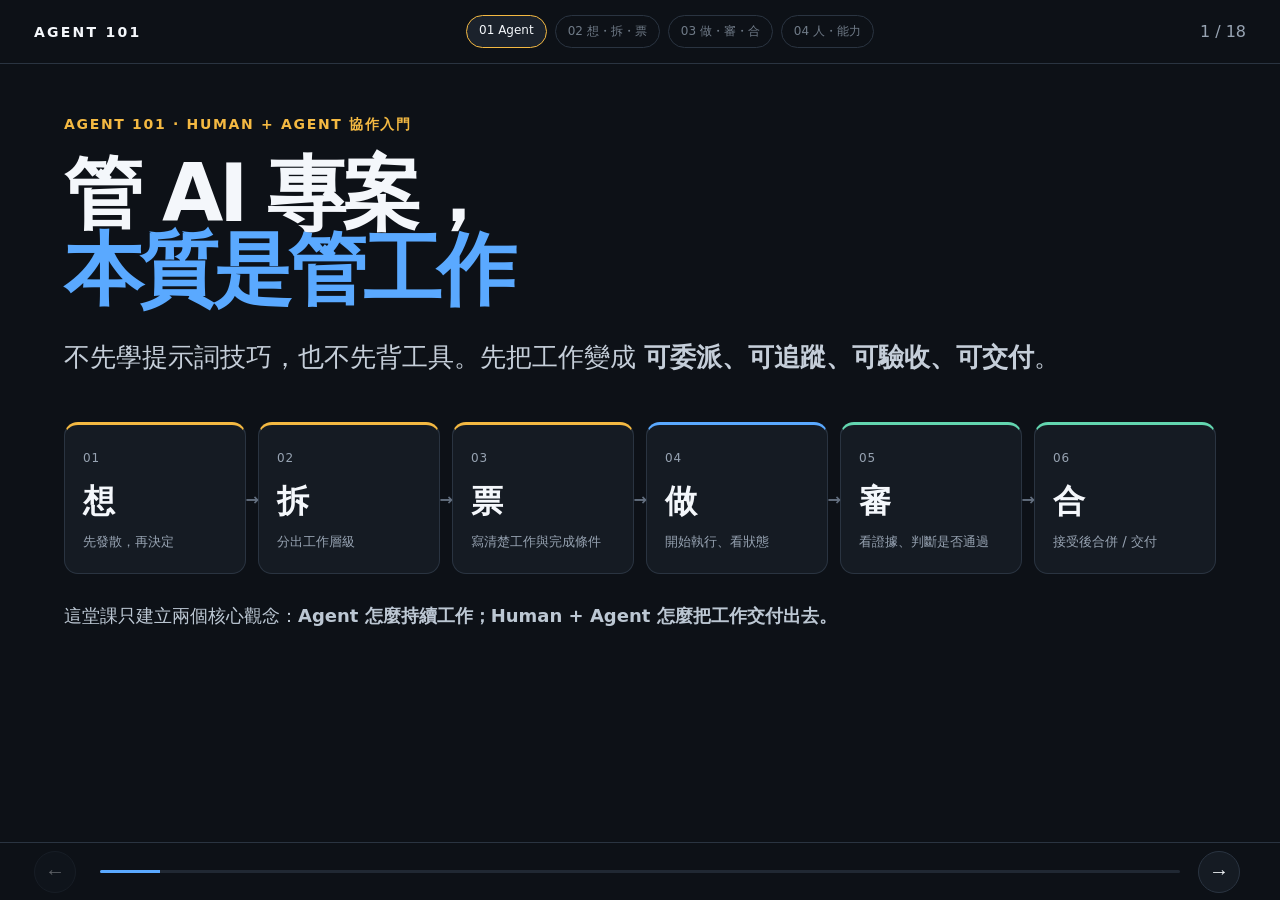
==== commit 3aa74e26: "chore: move teaching-order changes out of #14" ====
--- a/slides/index.html
+++ b/slides/index.html
@@ -4,7 +4,7 @@
   <meta charset="utf-8">
   <meta name="viewport" content="width=device-width,initial-scale=1">
   <meta name="color-scheme" content="dark">
-  <title>Agent 101 — Discover → Break Down → Specify → Execute → Review → Deliver</title>
+  <title>Agent 101 — 想 → 拆 → 票 → 做 → 審 → 合</title>
   <link rel="stylesheet" href="./styles.css">
 </head>
 <body>
@@ -13,9 +13,9 @@
       <div class="brand">AGENT 101</div>
       <div class="section-rail" aria-label="課程章節">
         <span data-section="define">01 Agent</span>
-        <span data-section="manage">02 Plan</span>
-        <span data-section="verify">03 Delivery</span>
-        <span data-section="operate">04 Advanced</span>
+        <span data-section="manage">02 想・拆・票</span>
+        <span data-section="verify">03 做・審・合</span>
+        <span data-section="operate">04 人・能力</span>
       </div>
       <div class="counter"><span id="current">1</span> / <span id="total">1</span></div>
     </header>
@@ -26,12 +26,12 @@
         <h1>管 AI 專案，<br><span>本質是管工作</span></h1>
         <p class="lead">不先學提示詞技巧，也不先背工具。先把工作變成 <strong>可委派、可追蹤、可驗收、可交付</strong>。</p>
         <div class="roadmap roadmap-hero" aria-label="課程主線">
-          <div><span>01</span><b>Discover</b><small>先發散，再決定方向</small></div>
-          <div><span>02</span><b>Break Down</b><small>分出工作層級</small></div>
-          <div><span>03</span><b>Specify</b><small>寫清楚工作與完成條件</small></div>
-          <div><span>04</span><b>Execute</b><small>開始執行、看狀態</small></div>
-          <div><span>05</span><b>Review</b><small>看證據、判斷是否通過</small></div>
-          <div><span>06</span><b>Deliver</b><small>接受後合併 / 交付</small></div>
+          <div><span>01</span><b>想</b><small>先發散，再決定</small></div>
+          <div><span>02</span><b>拆</b><small>分出工作層級</small></div>
+          <div><span>03</span><b>票</b><small>寫清楚工作與完成條件</small></div>
+          <div><span>04</span><b>做</b><small>開始執行、看狀態</small></div>
+          <div><span>05</span><b>審</b><small>看證據、判斷是否通過</small></div>
+          <div><span>06</span><b>合</b><small>接受後合併 / 交付</small></div>
         </div>
         <div class="footer-note">這堂課只建立兩個核心觀念：<strong>Agent 怎麼持續工作；Human + Agent 怎麼把工作交付出去。</strong></div>
       </section>
@@ -49,6 +49,10 @@
           <div class="bmad-node fragment"><b>繼續（Continue）</b><small>繼續、調整，或停下來問人</small></div>
           <div class="loop-arrow fragment">↺</div>
         </div>
+        <div class="example-trace fragment">
+          <b>LUT Gallery</b>
+          <span>LUT 可先理解成「調色預設」。「先檢查這個專案，找出使用者為什麼很難快速挑到喜歡的 LUT。先不要改。」</span>
+        </div>
         <p class="bottom-callout">Agent 不是「更會聊天的模型」。它是能為了目標 <strong>行動 → 觀察 → 繼續</strong> 的 AI 工作者。</p>
       </section>
 
@@ -59,6 +63,10 @@
           <div><span>CODING AGENT</span><b>Codex</b><p>開啟專案 → 說清楚要它先做什麼</p></div>
           <div class="fragment"><span>CODING AGENT</span><b>Claude Code</b><p>進入專案 → 直接交付一個明確工作</p></div>
           <div class="fragment"><span>MULTI-STEP WORK</span><b>ChatGPT Work</b><p>把需要多步驟完成的工作交出去</p></div>
+        </div>
+        <div class="example-trace fragment">
+          <b>同一段 LUT 任務</b>
+          <span>在專案工作介面輸入：<strong>「先檢查，不要直接改。」</strong> 需要指定程式碼位置時，再說「這個專案 / 程式碼資料夾」。</span>
         </div>
         <p class="bottom-callout">Agent 是一種工作能力，不一定是一個獨立按鈕。</p>
       </section>
@@ -78,6 +86,10 @@
           <div class="deploy-node runtime-observe fragment"><b>觀察結果</b><small>Observation</small></div>
           <span class="fragment">↺</span>
         </div>
+        <div class="example-trace fragment">
+          <b>同一個目標</b>
+          <span>Agent 讀專案 / 現有介面 → 發現「目前只能逐顆找 LUT」→ 把這個觀察結果帶進下一步</span>
+        </div>
         <p class="bottom-callout">模型只對<strong>這一步拿到的工作脈絡（context）</strong>做推理。Agent/App 會把相關指令、檔案、查回來的資料、工具結果帶進下一輪；<strong>不代表每一輪都逐字重送全部歷史。</strong></p>
       </section>
 
@@ -100,12 +112,12 @@
       </section>
 
       <section class="slide" data-section="manage" data-structure="sequence">
-        <div class="eyebrow">Discover · Brainstorm</div>
+        <div class="eyebrow">想 · 腦力激盪（Brainstorm）</div>
         <h2>先讓 AI 發散，<br><span class="accent">再由 Human 收斂</span></h2>
-        <div class="example-chip">RUNNING EXAMPLE · 活動報名頁</div>
+        <div class="example-chip">RUNNING EXAMPLE · LUT Gallery</div>
         <div class="brainstorm-flow">
-          <div class="brainstorm-step"><span>1</span><b>定義問題（Frame）</b><small>「手機版很難找到『立即報名』，我想降低使用者找報名入口的成本。」</small></div>
-          <div class="brainstorm-step fragment"><span>2</span><b>發散（Diverge）</b><div class="idea-chips"><i>首屏 CTA</i><i>固定底部 CTA</i><i>導覽列入口</i><i>簡化報名步驟</i></div></div>
+          <div class="brainstorm-step"><span>1</span><b>定義問題（Frame）</b><small>「挑 LUT 太慢，我想降低比較成本。」</small></div>
+          <div class="brainstorm-step fragment"><span>2</span><b>發散（Diverge）</b><div class="idea-chips"><i>找相似</i><i>自動分群</i><i>並排比較</i><i>搜尋改善</i></div></div>
           <div class="brainstorm-step fragment"><span>3</span><b>挑戰 / 分群</b><small>哪些解同一個問題？哪些成本太高？哪些需要更多資料？</small></div>
           <div class="brainstorm-step fragment"><span>4</span><b>收斂（Converge）</b><small>留下值得進一步比較的方案</small></div>
         </div>
@@ -113,49 +125,49 @@
       </section>
 
       <section class="slide" data-section="manage" data-structure="decision">
-        <div class="eyebrow">Discover → Decide</div>
+        <div class="eyebrow">想 → 做決策</div>
         <h2>腦力激盪的結果不是正式工作；<br><span class="accent">先做決策</span></h2>
-        <div class="example-chip">RUNNING EXAMPLE · 活動報名頁</div>
+        <div class="example-chip">RUNNING EXAMPLE · LUT Gallery</div>
         <div class="two-lanes decision-lanes">
           <div class="lane">
             <div class="lane-title">候選方案</div>
-            <div class="ac-list"><div>首屏放大 CTA</div><div>固定底部 CTA</div><div>導覽列放報名入口</div><div>簡化報名步驟</div></div>
+            <div class="ac-list"><div>找相似（Find Similar）</div><div>自動分群（Auto-group）</div><div>並排比較（Compare）</div><div>LUT Editor</div></div>
           </div>
           <div class="lane fragment">
             <div class="lane-title">Human 決策準則</div>
             <div class="criteria-list"><span>預期效益</span><span>成本</span><span>風險</span><span>可逆性</span><span>還需要什麼證據</span></div>
-            <div class="commit-box">採用 · 固定底部 CTA</div>
-            <div class="parking-box">暫放 · 首屏 CTA / 導覽列入口 / 簡化步驟</div>
+            <div class="commit-box">採用 · Find Similar</div>
+            <div class="parking-box">暫放 · Auto-group / Compare / LUT Editor</div>
           </div>
         </div>
         <p class="bottom-callout"><strong>準則、取捨與最後決定都由 Human 負責。</strong>不是 AI 生很多方案，Human 就隨便挑一個。</p>
       </section>
 
       <section class="slide" data-section="manage" data-structure="hierarchy">
-        <div class="eyebrow">Break Down · 工作層級</div>
+        <div class="eyebrow">拆 · 工作層級</div>
         <h2>先分工作層級，<br><span class="accent">再談它現在做到哪</span></h2>
-        <div class="example-chip">RUNNING EXAMPLE · 活動報名頁</div>
+        <div class="example-chip">RUNNING EXAMPLE · LUT Gallery</div>
         <div class="hierarchy-flow">
-          <div class="hierarchy-level h1-level"><span>Milestone｜里程碑 / 交付節點</span><b>降低手機版報名阻力</b></div>
-          <div class="hierarchy-level h2-level fragment"><span>Epic｜主要能力 / 大主題</span><b>改善報名入口</b></div>
-          <div class="hierarchy-level h3-level fragment"><span>Story｜使用者要得到的結果</span><b>使用者在手機上能快速找到「立即報名」</b></div>
-          <div class="hierarchy-level h4-level fragment"><span>Task｜可以直接執行的工作</span><b>加入固定底部「立即報名」CTA</b></div>
+          <div class="hierarchy-level h1-level"><span>Milestone｜里程碑 / 交付節點</span><b>降低挑 LUT 的認知負荷</b></div>
+          <div class="hierarchy-level h2-level fragment"><span>Epic｜主要能力 / 大主題</span><b>改善 LUT 探索</b></div>
+          <div class="hierarchy-level h3-level fragment"><span>Story｜使用者要得到的結果</span><b>從喜歡的 LUT 找到相似候選</b></div>
+          <div class="hierarchy-level h4-level fragment"><span>Task｜可以直接執行的工作</span><b>加入「找相似」入口 + 候選結果列表</b></div>
         </div>
         <p class="bottom-callout">工作層級回答：<strong>「它屬於哪一層？」</strong> 下一頁的工作狀態板才回答：<strong>「它現在在哪？」</strong></p>
       </section>
 
       <section class="slide" data-section="manage" data-structure="checklist">
-        <div class="eyebrow">Specify · 工作票（Ticket）+ 驗收條件（Acceptance Criteria）</div>
+        <div class="eyebrow">票 · 工作票（Ticket）+ 驗收條件（Acceptance Criteria）</div>
         <h2>工作票要讓別人不用猜；<br><span class="accent">AC 要能明確通過 / 不通過</span></h2>
-        <div class="example-chip">RUNNING EXAMPLE · #42 手機版報名 CTA</div>
+        <div class="example-chip">RUNNING EXAMPLE · #42 找相似 LUT</div>
         <div class="ticket">
-          <div class="ticket-head"><span>#42</span><strong>手機版固定顯示「立即報名」CTA</strong></div>
+          <div class="ticket-head"><span>#42</span><strong>從喜歡的 LUT 找到相似 LUT</strong></div>
           <div class="ticket-body">
-            <div><b>目標（Goal）</b><p>降低使用者在手機上找不到報名入口的阻力。</p></div>
-            <div><b>範圍（Scope）</b><p>在手機版加入固定底部「立即報名」CTA。</p></div>
-            <div><b>明確不做（Non-goals）</b><p>不重做整份報名表；不改活動頁資訊架構。</p></div>
-            <div><b>負責人 / 優先順序 / 上層工作</b><p>Agent A · P1 · 改善報名入口</p></div>
-            <div><b>驗收條件（AC）</b><p>① 390px 手機寬度完整顯示「立即報名」<br>② 捲動時 CTA 固定在底部<br>③ CTA 不遮住主要內容，且沒有水平捲軸</p></div>
+            <div><b>目標（Goal）</b><p>降低使用者逐顆比較 LUT 的認知負荷。</p></div>
+            <div><b>範圍（Scope）</b><p>從既有 LUT 找相似候選。</p></div>
+            <div><b>明確不做（Non-goals）</b><p>不做 Auto-group；不做 LUT Editor。</p></div>
+            <div><b>負責人 / 優先順序 / 上層工作</b><p>Agent A · P1 · 改善 LUT 探索</p></div>
+            <div><b>驗收條件（AC）</b><p>① 點「找相似」後出現候選<br>② 資料不足時有空狀態<br>③ 390px 手機寬度沒有水平捲軸</p></div>
             <div><b>驗收證據（Evidence）</b><p>可操作預覽 + 桌機 / 手機截圖 + 自動檢查</p></div>
           </div>
         </div>
@@ -164,12 +176,12 @@
       </section>
 
       <section class="slide" data-section="verify" data-structure="sequence">
-        <div class="eyebrow">Execute · Kanban（工作狀態板）</div>
+        <div class="eyebrow">做 · Kanban（工作狀態板）</div>
         <h2>Kanban 是工作狀態板；<br><span class="accent">不要把它和工作層級混在一起</span></h2>
-        <div class="example-chip">RUNNING EXAMPLE · #42 手機版報名 CTA</div>
+        <div class="example-chip">RUNNING EXAMPLE · #42 找相似 LUT</div>
         <div class="kanban">
           <div class="col"><h4>待辦（Backlog）</h4><div class="card">#43 自動分群</div><div class="card">#44 並排比較</div></div>
-          <div class="col"><h4>進行中（Doing）<br>同時進行 1/2（WIP）</h4><div class="card agent-card">#42 手機版報名 CTA<br><small>Agent A</small></div></div>
+          <div class="col"><h4>進行中（Doing）<br>同時進行 1/2（WIP）</h4><div class="card agent-card">#42 找相似 LUT<br><small>Agent A</small></div></div>
           <div class="col"><h4>審查（Review）</h4><div class="card muted-card">下一站：送審 + 驗收證據 + AC</div></div>
           <div class="col"><h4>完成（Done）</h4><div class="card done">#38 Collection filter</div></div>
         </div>
@@ -177,9 +189,9 @@
       </section>
 
       <section class="slide" data-section="verify" data-structure="sequence">
-        <div class="eyebrow">Execute · GitHub</div>
+        <div class="eyebrow">做 · GitHub</div>
         <h2>不用先背 Git 名詞；<br><span class="accent">看同一張 Ticket 怎麼一路交付</span></h2>
-        <div class="example-chip">RUNNING EXAMPLE · #42 手機版報名 CTA</div>
+        <div class="example-chip">RUNNING EXAMPLE · #42 找相似 LUT</div>
         <div class="git-flow github-path">
           <div class="git-node"><b>專案看板</b><span>Project · 看整體工作與狀態</span></div>
           <div class="arrow">→</div>
@@ -195,17 +207,17 @@
       </section>
 
       <section class="slide" data-section="verify" data-structure="checklist">
-        <div class="eyebrow">Review · 審查 / 驗收</div>
+        <div class="eyebrow">審 · 審查 / 驗收（Review / Acceptance）</div>
         <h2>Agent 說「完成」<br><span class="accent">只代表可以開始審查</span></h2>
         <div class="example-chip">RUNNING EXAMPLE · PR #71</div>
         <div class="pr-layout">
           <div class="pr-card">
-            <div class="pr-title">PR #71 · 手機版報名 CTA</div>
+            <div class="pr-title">PR #71 · 找相似 LUT</div>
             <div class="pr-row"><b>驗收證據</b><span>可操作預覽 + 截圖 + 自動檢查 ✅</span></div>
-            <div class="pr-row"><b>AC 1</b><span>390px 完整顯示「立即報名」 ✅</span></div>
-            <div class="pr-row"><b>AC 2</b><span>捲動時 CTA 固定底部 ✅</span></div>
-            <div class="pr-row failure"><b>AC 3</b><span>CTA 遮住主要內容 ❌</span></div>
-            <div class="pr-row"><b>已知限制</b><span>尚未簡化報名步驟；符合明確不做的範圍</span></div>
+            <div class="pr-row"><b>AC 1</b><span>點「找相似」會出候選 ✅</span></div>
+            <div class="pr-row"><b>AC 2</b><span>資料不足有空狀態 ✅</span></div>
+            <div class="pr-row failure"><b>AC 3</b><span>390px 手機寬度沒有水平捲軸 ❌</span></div>
+            <div class="pr-row"><b>已知限制</b><span>尚未做自動分群；符合明確不做的範圍</span></div>
           </div>
           <div class="decision">
             <div class="decision-question"><b>你會通過（Approve）嗎？</b><span>建置 / 測試都通過，但 AC 3 失敗。</span></div>
@@ -217,7 +229,7 @@
       </section>
 
       <section class="slide" data-section="verify" data-structure="sequence">
-        <div class="eyebrow">Deliver · 合併 / 上線</div>
+        <div class="eyebrow">合 · 合併 / 上線（Merge / Deploy）</div>
         <h2>被接受、合併（Merge）之後，<br><span class="accent">這張工作才真的完成</span></h2>
         <div class="example-chip">RUNNING EXAMPLE · PR #71</div>
         <div class="deploy-flow merge-flow">
@@ -228,13 +240,13 @@
           <div class="deploy-node preview-node fragment">部署 / 發布</div>
         </div>
         <div class="example-trace fragment core-closure">
-          <b>活動報名頁 · PR #71</b>
-          <span>PR #71 修完 CTA 遮擋 AC → Human 接受 → 合併 → GitHub Pages 更新</span>
+          <b>LUT Gallery · PR #71</b>
+          <span>PR #71 修完手機版 AC → Human 接受 → 合併 → GitHub Pages 更新</span>
         </div>
         <div class="core-stop fragment">
           <span>AGENT 101 核心課程完成</span>
           <b>到這裡，你已經能跑一個小型「人 + Agent」專案。</b>
-          <p>Discover → Break Down → Specify → Execute → Review → Deliver</p>
+          <p>想 → 拆 → 票 → 做 → 審 → 合</p>
           <div class="core-actions">
             <button type="button" class="jump-button" data-jump="18">直接看總結 →</button>
             <small>或繼續 Slides 14–17：角色 / Subagent / 能力地圖</small>
@@ -269,7 +281,7 @@
           <div class="source-truth fragment">
             <div class="source-title">REVIEWER SUBAGENT</div>
             <div>角色：Reviewer</div>
-            <div>工作票：#42 手機版報名 CTA</div>
+            <div>工作票：#42 找相似 LUT</div>
             <div>邊界：不改程式碼，只驗 AC</div>
             <div>工具：可操作預覽 · 測試 · 差異（Diff）</div>
             <div>驗收：交付獨立的通過 / 不通過證據</div>
@@ -308,16 +320,16 @@
 
       <section class="slide" data-section="operate" data-structure="roadmap">
         <div class="eyebrow">重點整理</div>
-        <h2>最後只記：<br><span class="accent">Discover → Break Down → Specify → Execute → Review → Deliver</span></h2>
+        <h2>最後只記：<br><span class="accent">想 → 拆 → 票 → 做 → 審 → 合</span></h2>
         <div class="roadmap final-roadmap">
-          <div><span>01</span><b>Discover</b><small>AI 發散，Human 決定</small></div>
-          <div><span>02</span><b>Break Down</b><small>把大方向拆成可執行工作</small></div>
-          <div><span>03</span><b>Specify</b><small>目標 · 範圍 · AC · 驗收證據</small></div>
-          <div><span>04</span><b>Execute</b><small>低同時進行量（WIP）· 範圍清楚的工作 · GitHub</small></div>
-          <div><span>05</span><b>Review</b><small>PR · 驗收證據 · AC · Human 審查</small></div>
-          <div><span>06</span><b>Deliver</b><small>接受 → 合併 → 完成 / 上線</small></div>
-        </div>
-        <div class="example-trace final-trace"><b>活動報名頁 #42</b><span>手機版找不到「立即報名」 → 固定底部 CTA → #42 Ticket → PR #71 → AC 審查 → 合併</span></div>
+          <div><span>01</span><b>想</b><small>AI 發散，Human 決定</small></div>
+          <div><span>02</span><b>拆</b><small>把大方向拆成可執行工作</small></div>
+          <div><span>03</span><b>票</b><small>目標 · 範圍 · AC · 驗收證據</small></div>
+          <div><span>04</span><b>做</b><small>低同時進行量（WIP）· 範圍清楚的工作 · GitHub</small></div>
+          <div><span>05</span><b>審</b><small>PR · 驗收證據 · AC · Human 審查</small></div>
+          <div><span>06</span><b>合</b><small>接受 → 合併 → 完成 / 上線</small></div>
+        </div>
+        <div class="example-trace final-trace"><b>LUT Gallery #42</b><span>挑 LUT 太慢 → 找相似 → #42 Ticket → PR #71 → AC 審查 → 合併</span></div>
         <div class="tool-strip" aria-label="起步工具參考">
           <span>靜態網站 / Demo · GitHub Pages</span>
           <span>後端 / 資料庫 / 登入 · Supabase</span>
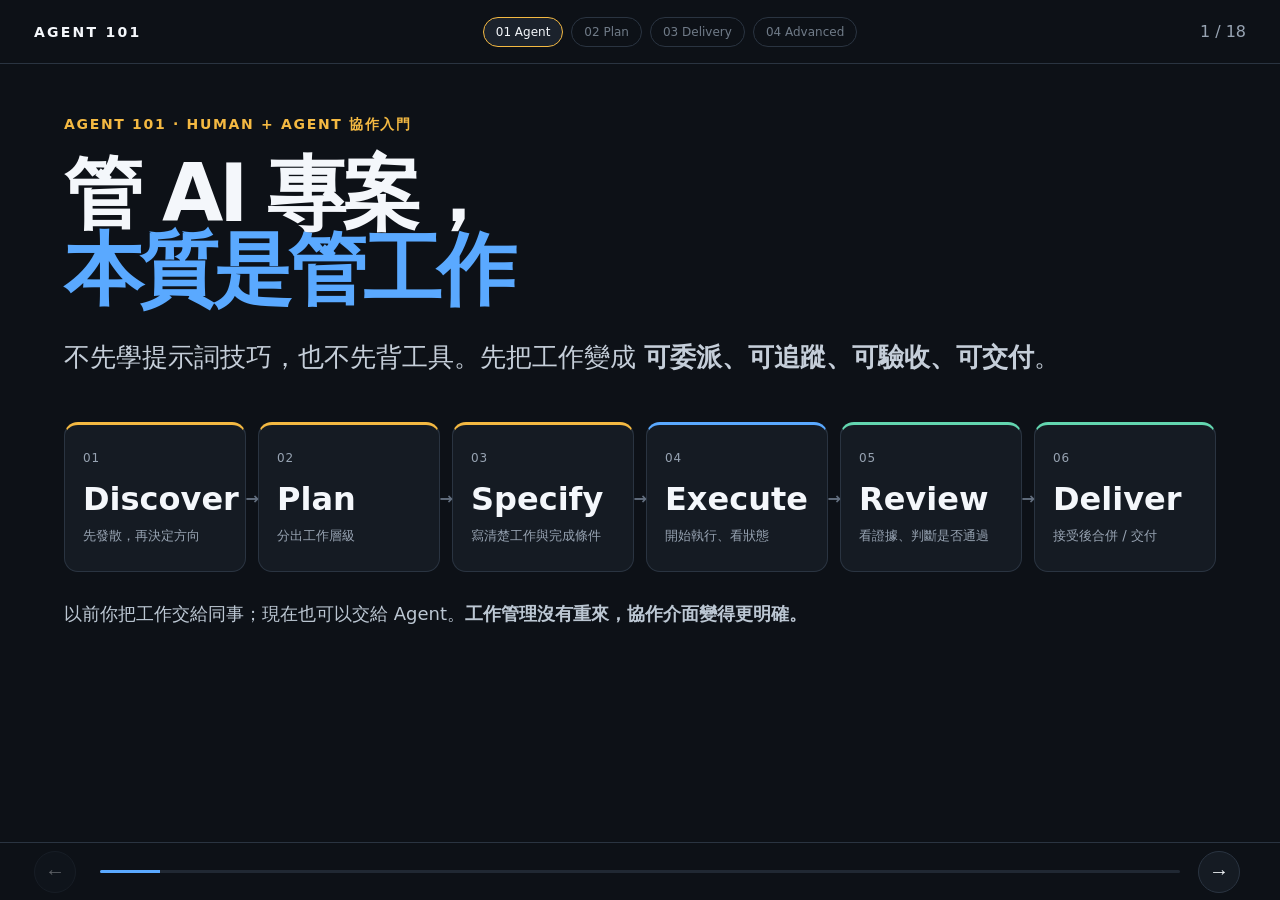
==== commit 962271bc: "feat: reorder Agent fundamentals and generic example for #23" ====
--- a/slides/index.html
+++ b/slides/index.html
@@ -4,7 +4,7 @@
   <meta charset="utf-8">
   <meta name="viewport" content="width=device-width,initial-scale=1">
   <meta name="color-scheme" content="dark">
-  <title>Agent 101 — 想 → 拆 → 票 → 做 → 審 → 合</title>
+  <title>Agent 101 — Discover → Plan → Specify → Execute → Review → Deliver</title>
   <link rel="stylesheet" href="./styles.css">
 </head>
 <body>
@@ -13,9 +13,9 @@
       <div class="brand">AGENT 101</div>
       <div class="section-rail" aria-label="課程章節">
         <span data-section="define">01 Agent</span>
-        <span data-section="manage">02 想・拆・票</span>
-        <span data-section="verify">03 做・審・合</span>
-        <span data-section="operate">04 人・能力</span>
+        <span data-section="manage">02 Plan</span>
+        <span data-section="verify">03 Delivery</span>
+        <span data-section="operate">04 Advanced</span>
       </div>
       <div class="counter"><span id="current">1</span> / <span id="total">1</span></div>
     </header>
@@ -26,98 +26,98 @@
         <h1>管 AI 專案，<br><span>本質是管工作</span></h1>
         <p class="lead">不先學提示詞技巧，也不先背工具。先把工作變成 <strong>可委派、可追蹤、可驗收、可交付</strong>。</p>
         <div class="roadmap roadmap-hero" aria-label="課程主線">
-          <div><span>01</span><b>想</b><small>先發散，再決定</small></div>
-          <div><span>02</span><b>拆</b><small>分出工作層級</small></div>
-          <div><span>03</span><b>票</b><small>寫清楚工作與完成條件</small></div>
-          <div><span>04</span><b>做</b><small>開始執行、看狀態</small></div>
-          <div><span>05</span><b>審</b><small>看證據、判斷是否通過</small></div>
-          <div><span>06</span><b>合</b><small>接受後合併 / 交付</small></div>
-        </div>
-        <div class="footer-note">這堂課只建立兩個核心觀念：<strong>Agent 怎麼持續工作；Human + Agent 怎麼把工作交付出去。</strong></div>
-      </section>
-
-      <section class="slide" data-section="define" data-structure="cycle">
-        <div class="eyebrow">Agent 是什麼？</div>
-        <h2>Agent = 有目標、能行動、會看結果、再繼續</h2>
-        <div class="bmad-loop agent-cycle">
-          <div class="bmad-node"><b>目標（Goal）</b><small>我要達成什麼？</small></div>
-          <div class="loop-arrow">→</div>
-          <div class="bmad-node fragment"><b>行動（Act）</b><small>做下一步</small></div>
-          <div class="loop-arrow fragment">→</div>
-          <div class="bmad-node fragment"><b>觀察（Observe）</b><small>看結果</small></div>
-          <div class="loop-arrow fragment">→</div>
-          <div class="bmad-node fragment"><b>繼續（Continue）</b><small>繼續、調整，或停下來問人</small></div>
-          <div class="loop-arrow fragment">↺</div>
-        </div>
-        <div class="example-trace fragment">
-          <b>LUT Gallery</b>
-          <span>LUT 可先理解成「調色預設」。「先檢查這個專案，找出使用者為什麼很難快速挑到喜歡的 LUT。先不要改。」</span>
-        </div>
-        <p class="bottom-callout">Agent 不是「更會聊天的模型」。它是能為了目標 <strong>行動 → 觀察 → 繼續</strong> 的 AI 工作者。</p>
+          <div><span>01</span><b>Discover</b><small>先發散，再決定方向</small></div>
+          <div><span>02</span><b>Plan</b><small>分出工作層級</small></div>
+          <div><span>03</span><b>Specify</b><small>寫清楚工作與完成條件</small></div>
+          <div><span>04</span><b>Execute</b><small>開始執行、看狀態</small></div>
+          <div><span>05</span><b>Review</b><small>看證據、判斷是否通過</small></div>
+          <div><span>06</span><b>Deliver</b><small>接受後合併 / 交付</small></div>
+        </div>
+        <div class="footer-note">以前你把工作交給同事；現在也可以交給 Agent。<strong>工作管理沒有重來，協作介面變得更明確。</strong></div>
       </section>
 
       <section class="slide" data-section="define" data-structure="compare">
-        <div class="eyebrow">怎麼開始？</div>
-        <h2>不用先找「Create Agent」；<br><span class="accent">直接從工作介面開始</span></h2>
-        <div class="final-three product-entry">
-          <div><span>CODING AGENT</span><b>Codex</b><p>開啟專案 → 說清楚要它先做什麼</p></div>
-          <div class="fragment"><span>CODING AGENT</span><b>Claude Code</b><p>進入專案 → 直接交付一個明確工作</p></div>
-          <div class="fragment"><span>MULTI-STEP WORK</span><b>ChatGPT Work</b><p>把需要多步驟完成的工作交出去</p></div>
-        </div>
-        <div class="example-trace fragment">
-          <b>同一段 LUT 任務</b>
-          <span>在專案工作介面輸入：<strong>「先檢查，不要直接改。」</strong> 需要指定程式碼位置時，再說「這個專案 / 程式碼資料夾」。</span>
-        </div>
-        <p class="bottom-callout">Agent 是一種工作能力，不一定是一個獨立按鈕。</p>
+        <div class="eyebrow">From coworker → Agent</div>
+        <h2>你已經會把工作交給人；<br><span class="accent">Agent 只是把合作條件變得更明確</span></h2>
+        <div class="handoff-map">
+          <div class="handoff-row handoff-head"><b>你交代同事</b><span></span><b>你交代 Agent</b></div>
+          <div class="handoff-row"><span>說清楚要完成什麼</span><i>→</i><span><strong>Goal / Task</strong></span></div>
+          <div class="handoff-row fragment"><span>交代背景、現況與規則</span><i>→</i><span><strong>Context + Instructions</strong></span></div>
+          <div class="handoff-row fragment"><span>給文件、系統與可做的權限</span><i>→</i><span><strong>Files + Tools + Permissions</strong></span></div>
+          <div class="handoff-row fragment"><span>同事做事、回報結果</span><i>→</i><span><strong>Act → Observe</strong></span></div>
+          <div class="handoff-row fragment"><span>你判斷要不要繼續 / 驗收</span><i>→</i><span><strong>Continue / Human Review</strong></span></div>
+        </div>
+        <p class="bottom-callout"><strong>Agent = 能為目標採取行動、觀察結果，再繼續的 AI 工作者。</strong> 類比只幫你理解委派；最終 framing、取捨與 acceptance 仍由 Human 負責。</p>
+      </section>
+
+      <section class="slide" data-section="define" data-structure="hierarchy">
+        <div class="eyebrow">Agent 裡面有哪些東西？</div>
+        <h2>LLM 只是其中一層；<br><span class="accent">Agent/App 還要管理工作狀態、工具與規則</span></h2>
+        <div class="agent-anatomy">
+          <div class="anatomy-runtime">
+            <span>AGENT / APP / RUNTIME</span>
+            <div class="anatomy-sources">
+              <div><b>Instructions</b><small>系統 / 專案 / 任務規則</small></div>
+              <div class="fragment"><b>Work conversation / Session</b><small>這段工作的對話 / 執行邊界；不是 Agent 身分本身</small></div>
+              <div class="fragment"><b>Tools + Environment + Permissions</b><small>能做什麼、在哪裡做、允許做到哪</small></div>
+              <div class="fragment"><b>Durable State / Memory</b><small>跨步驟 / 跨對話要重新帶回來的長期資訊</small></div>
+            </div>
+          </div>
+          <div class="anatomy-arrow">↓ 組成這一步 ↓</div>
+          <div class="anatomy-current fragment">
+            <b>Current Context</b>
+            <span>目前 task + relevant conversation + files / knowledge + tool results</span>
+            <strong>→ LLM / Model</strong>
+          </div>
+        </div>
+        <p class="bottom-callout">這些能力多半是 <strong>Agent/App/runtime 提供給模型</strong>。Context 是「這一步模型能用什麼」；長期記憶 / durable state 是「之後怎麼把重要資訊再帶回來」。</p>
       </section>
 
       <section class="slide" data-section="define" data-structure="sequence">
-        <div class="eyebrow">為什麼它可以繼續做？</div>
-        <h2><span class="accent">LLM（Large Language Model，大型語言模型）</span>做這一步推理；<br>Agent/App 維持工作循環</h2>
+        <div class="eyebrow">Agent loop 怎麼運作？</div>
+        <h2><span class="accent">LLM 做這一步推理</span>；<br>Agent/App 把下一輪需要的東西組回來</h2>
         <div class="deploy-flow runtime-flow">
-          <div class="deploy-node runtime-agent"><b>目前輸入</b><small>Current Input · 這一步需要的資訊</small></div>
+          <div class="deploy-node runtime-agent"><b>Current Input</b><small>task + instructions + relevant context</small></div>
           <span>→</span>
           <div class="deploy-node runtime-llm fragment"><b>LLM</b><small>判斷下一步</small></div>
           <span class="fragment">→</span>
-          <div class="deploy-node fragment"><b>下一步輸出 / 工具請求</b></div>
+          <div class="deploy-node fragment"><b>Tool / Action</b><small>呼叫工具或執行動作</small></div>
           <span class="fragment">→</span>
-          <div class="deploy-node fragment"><b>執行動作</b><small>Action</small></div>
-          <span class="fragment">→</span>
-          <div class="deploy-node runtime-observe fragment"><b>觀察結果</b><small>Observation</small></div>
+          <div class="deploy-node runtime-observe fragment"><b>Observation</b><small>工具 / 環境回傳結果</small></div>
           <span class="fragment">↺</span>
         </div>
-        <div class="example-trace fragment">
-          <b>同一個目標</b>
-          <span>Agent 讀專案 / 現有介面 → 發現「目前只能逐顆找 LUT」→ 把這個觀察結果帶進下一步</span>
-        </div>
-        <p class="bottom-callout">模型只對<strong>這一步拿到的工作脈絡（context）</strong>做推理。Agent/App 會把相關指令、檔案、查回來的資料、工具結果帶進下一輪；<strong>不代表每一輪都逐字重送全部歷史。</strong></p>
+        <div class="runtime-inputs fragment">
+          <span>Instructions</span><span>Conversation / Session</span><span>Files / Knowledge</span><span>Memory / Durable state</span><span>Tool results</span>
+        </div>
+        <p class="bottom-callout">模型只對<strong>這一步拿到的 context</strong>做推理。Agent/App 可能挑選、摘要、取回或引用相關狀態；<strong>不代表每輪逐字重送全部歷史。</strong></p>
       </section>
 
       <section class="slide" data-section="define" data-structure="compare">
-        <div class="eyebrow">Agent 與執行環境</div>
-        <h2>Agent 決定下一步；<br><span class="accent">執行環境（Environment）決定動作在哪裡發生</span></h2>
-        <div class="two-lanes environment-lanes">
-          <div class="lane">
-            <div class="lane-title">本機（Local）</div>
-            <div class="big-question">你的電腦 / 專案 / 終端機（shell）</div>
-            <div class="ac-list"><div>直接使用本機專案</div><div>執行本機工具與測試</div><div>受本機憑證與權限限制</div></div>
-          </div>
-          <div class="lane fragment">
-            <div class="lane-title">雲端（Cloud）</div>
-            <div class="big-question">平台提供的隔離工作環境</div>
-            <div class="ac-list"><div>隔離環境（sandbox）</div><div>虛擬機（VM）/ 瀏覽器（browser）</div><div>受雲端授權與 approval 限制</div></div>
-          </div>
-        </div>
-        <p class="bottom-callout"><strong>能用工具 ≠ 有操作權限（Permission）</strong>。看得到工具，不代表這次就可以直接修改、發送或部署。</p>
+        <div class="eyebrow">這些概念在產品裡長什麼樣？</div>
+        <h2>先懂 Agent，再看產品：<br><span class="accent">Codex / ChatGPT 只是把同一套概念落到不同介面</span></h2>
+        <div class="product-map">
+          <div class="product-map-head"><b>概念</b><b>Codex</b><b>ChatGPT</b></div>
+          <div><span>Work conversation / Session</span><span>chat / window / thread</span><span>Chat / Work task</span></div>
+          <div><span>Project boundary</span><span>repo / project</span><span>Work workspace / files / connected sources</span></div>
+          <div><span>Instructions</span><span><code>AGENTS.md</code> + task instructions</span><span>workspace / task instructions + 你的指令</span></div>
+          <div><span>Current Context</span><span>conversation + relevant files + tool results</span><span>Chat / Work + files + tool results</span></div>
+          <div><span>Tools</span><span>terminal / files / code / allowed integrations</span><span>built-in tools + Plugins / Connectors</span></div>
+          <div><span>Durable state / Memory</span><span>repo docs / issues / files；harness 可另外帶 memory</span><span>files / docs / connected sources / optional product Memory</span></div>
+        </div>
+        <div class="start-strip">
+          <div><b>Codex</b><span>開 project / repo → 開工作對話 → 給 task</span></div>
+          <div><b>ChatGPT Work</b><span>開 Work → 給 task + 需要的 files / tools</span></div>
+        </div>
+        <p class="bottom-callout"><strong>New chat / new window ≠ new Agent。</strong> <code>AGENTS.md</code> 是 project instructions 的一種實作；<code>MEMORY.md</code> 不是通用標準。Product Memory 可以提供 context，但不是 project source of truth。Tool access 也不等於 permission。</p>
       </section>
 
       <section class="slide" data-section="manage" data-structure="sequence">
-        <div class="eyebrow">想 · 腦力激盪（Brainstorm）</div>
+        <div class="eyebrow">Discover · Brainstorm</div>
         <h2>先讓 AI 發散，<br><span class="accent">再由 Human 收斂</span></h2>
-        <div class="example-chip">RUNNING EXAMPLE · LUT Gallery</div>
+        <div class="example-chip">RUNNING EXAMPLE · 活動報名頁</div>
         <div class="brainstorm-flow">
-          <div class="brainstorm-step"><span>1</span><b>定義問題（Frame）</b><small>「挑 LUT 太慢，我想降低比較成本。」</small></div>
-          <div class="brainstorm-step fragment"><span>2</span><b>發散（Diverge）</b><div class="idea-chips"><i>找相似</i><i>自動分群</i><i>並排比較</i><i>搜尋改善</i></div></div>
+          <div class="brainstorm-step"><span>1</span><b>定義問題（Frame）</b><small>「手機版很難找到『立即報名』，我想降低使用者找報名入口的成本。」</small></div>
+          <div class="brainstorm-step fragment"><span>2</span><b>發散（Diverge）</b><div class="idea-chips"><i>首屏 CTA</i><i>固定底部 CTA</i><i>導覽列入口</i><i>簡化報名步驟</i></div></div>
           <div class="brainstorm-step fragment"><span>3</span><b>挑戰 / 分群</b><small>哪些解同一個問題？哪些成本太高？哪些需要更多資料？</small></div>
           <div class="brainstorm-step fragment"><span>4</span><b>收斂（Converge）</b><small>留下值得進一步比較的方案</small></div>
         </div>
@@ -125,49 +125,49 @@
       </section>
 
       <section class="slide" data-section="manage" data-structure="decision">
-        <div class="eyebrow">想 → 做決策</div>
+        <div class="eyebrow">Discover → Decide</div>
         <h2>腦力激盪的結果不是正式工作；<br><span class="accent">先做決策</span></h2>
-        <div class="example-chip">RUNNING EXAMPLE · LUT Gallery</div>
+        <div class="example-chip">RUNNING EXAMPLE · 活動報名頁</div>
         <div class="two-lanes decision-lanes">
           <div class="lane">
             <div class="lane-title">候選方案</div>
-            <div class="ac-list"><div>找相似（Find Similar）</div><div>自動分群（Auto-group）</div><div>並排比較（Compare）</div><div>LUT Editor</div></div>
+            <div class="ac-list"><div>首屏放大 CTA</div><div>固定底部 CTA</div><div>導覽列放報名入口</div><div>簡化報名步驟</div></div>
           </div>
           <div class="lane fragment">
             <div class="lane-title">Human 決策準則</div>
             <div class="criteria-list"><span>預期效益</span><span>成本</span><span>風險</span><span>可逆性</span><span>還需要什麼證據</span></div>
-            <div class="commit-box">採用 · Find Similar</div>
-            <div class="parking-box">暫放 · Auto-group / Compare / LUT Editor</div>
+            <div class="commit-box">採用 · 固定底部 CTA</div>
+            <div class="parking-box">暫放 · 首屏 CTA / 導覽列入口 / 簡化步驟</div>
           </div>
         </div>
         <p class="bottom-callout"><strong>準則、取捨與最後決定都由 Human 負責。</strong>不是 AI 生很多方案，Human 就隨便挑一個。</p>
       </section>
 
       <section class="slide" data-section="manage" data-structure="hierarchy">
-        <div class="eyebrow">拆 · 工作層級</div>
+        <div class="eyebrow">Plan · Work Hierarchy</div>
         <h2>先分工作層級，<br><span class="accent">再談它現在做到哪</span></h2>
-        <div class="example-chip">RUNNING EXAMPLE · LUT Gallery</div>
+        <div class="example-chip">RUNNING EXAMPLE · 活動報名頁</div>
         <div class="hierarchy-flow">
-          <div class="hierarchy-level h1-level"><span>Milestone｜里程碑 / 交付節點</span><b>降低挑 LUT 的認知負荷</b></div>
-          <div class="hierarchy-level h2-level fragment"><span>Epic｜主要能力 / 大主題</span><b>改善 LUT 探索</b></div>
-          <div class="hierarchy-level h3-level fragment"><span>Story｜使用者要得到的結果</span><b>從喜歡的 LUT 找到相似候選</b></div>
-          <div class="hierarchy-level h4-level fragment"><span>Task｜可以直接執行的工作</span><b>加入「找相似」入口 + 候選結果列表</b></div>
+          <div class="hierarchy-level h1-level"><span>Milestone｜里程碑 / 交付節點</span><b>降低手機版報名阻力</b></div>
+          <div class="hierarchy-level h2-level fragment"><span>Epic｜主要能力 / 大主題</span><b>改善報名入口</b></div>
+          <div class="hierarchy-level h3-level fragment"><span>Story｜使用者要得到的結果</span><b>使用者在手機上能快速找到「立即報名」</b></div>
+          <div class="hierarchy-level h4-level fragment"><span>Task｜可以直接執行的工作</span><b>加入固定底部「立即報名」CTA</b></div>
         </div>
         <p class="bottom-callout">工作層級回答：<strong>「它屬於哪一層？」</strong> 下一頁的工作狀態板才回答：<strong>「它現在在哪？」</strong></p>
       </section>
 
       <section class="slide" data-section="manage" data-structure="checklist">
-        <div class="eyebrow">票 · 工作票（Ticket）+ 驗收條件（Acceptance Criteria）</div>
+        <div class="eyebrow">Specify · Ticket + Acceptance Criteria</div>
         <h2>工作票要讓別人不用猜；<br><span class="accent">AC 要能明確通過 / 不通過</span></h2>
-        <div class="example-chip">RUNNING EXAMPLE · #42 找相似 LUT</div>
+        <div class="example-chip">RUNNING EXAMPLE · #42 手機版報名 CTA</div>
         <div class="ticket">
-          <div class="ticket-head"><span>#42</span><strong>從喜歡的 LUT 找到相似 LUT</strong></div>
+          <div class="ticket-head"><span>#42</span><strong>手機版固定顯示「立即報名」CTA</strong></div>
           <div class="ticket-body">
-            <div><b>目標（Goal）</b><p>降低使用者逐顆比較 LUT 的認知負荷。</p></div>
-            <div><b>範圍（Scope）</b><p>從既有 LUT 找相似候選。</p></div>
-            <div><b>明確不做（Non-goals）</b><p>不做 Auto-group；不做 LUT Editor。</p></div>
-            <div><b>負責人 / 優先順序 / 上層工作</b><p>Agent A · P1 · 改善 LUT 探索</p></div>
-            <div><b>驗收條件（AC）</b><p>① 點「找相似」後出現候選<br>② 資料不足時有空狀態<br>③ 390px 手機寬度沒有水平捲軸</p></div>
+            <div><b>目標（Goal）</b><p>降低使用者在手機上找不到報名入口的阻力。</p></div>
+            <div><b>範圍（Scope）</b><p>在手機版加入固定底部「立即報名」CTA。</p></div>
+            <div><b>明確不做（Non-goals）</b><p>不重做整份報名表；不改活動頁資訊架構。</p></div>
+            <div><b>負責人 / 優先順序 / 上層工作</b><p>Agent A · P1 · 改善報名入口</p></div>
+            <div><b>驗收條件（AC）</b><p>① 390px 手機寬度完整顯示「立即報名」<br>② 捲動時 CTA 固定在底部<br>③ CTA 不遮住主要內容，且沒有水平捲軸</p></div>
             <div><b>驗收證據（Evidence）</b><p>可操作預覽 + 桌機 / 手機截圖 + 自動檢查</p></div>
           </div>
         </div>
@@ -176,12 +176,12 @@
       </section>
 
       <section class="slide" data-section="verify" data-structure="sequence">
-        <div class="eyebrow">做 · Kanban（工作狀態板）</div>
+        <div class="eyebrow">Execute · Kanban</div>
         <h2>Kanban 是工作狀態板；<br><span class="accent">不要把它和工作層級混在一起</span></h2>
-        <div class="example-chip">RUNNING EXAMPLE · #42 找相似 LUT</div>
+        <div class="example-chip">RUNNING EXAMPLE · #42 手機版報名 CTA</div>
         <div class="kanban">
           <div class="col"><h4>待辦（Backlog）</h4><div class="card">#43 自動分群</div><div class="card">#44 並排比較</div></div>
-          <div class="col"><h4>進行中（Doing）<br>同時進行 1/2（WIP）</h4><div class="card agent-card">#42 找相似 LUT<br><small>Agent A</small></div></div>
+          <div class="col"><h4>進行中（Doing）<br>同時進行 1/2（WIP）</h4><div class="card agent-card">#42 手機版報名 CTA<br><small>Agent A</small></div></div>
           <div class="col"><h4>審查（Review）</h4><div class="card muted-card">下一站：送審 + 驗收證據 + AC</div></div>
           <div class="col"><h4>完成（Done）</h4><div class="card done">#38 Collection filter</div></div>
         </div>
@@ -189,9 +189,9 @@
       </section>
 
       <section class="slide" data-section="verify" data-structure="sequence">
-        <div class="eyebrow">做 · GitHub</div>
+        <div class="eyebrow">Execute · GitHub</div>
         <h2>不用先背 Git 名詞；<br><span class="accent">看同一張 Ticket 怎麼一路交付</span></h2>
-        <div class="example-chip">RUNNING EXAMPLE · #42 找相似 LUT</div>
+        <div class="example-chip">RUNNING EXAMPLE · #42 手機版報名 CTA</div>
         <div class="git-flow github-path">
           <div class="git-node"><b>專案看板</b><span>Project · 看整體工作與狀態</span></div>
           <div class="arrow">→</div>
@@ -207,17 +207,17 @@
       </section>
 
       <section class="slide" data-section="verify" data-structure="checklist">
-        <div class="eyebrow">審 · 審查 / 驗收（Review / Acceptance）</div>
+        <div class="eyebrow">Review · Acceptance</div>
         <h2>Agent 說「完成」<br><span class="accent">只代表可以開始審查</span></h2>
         <div class="example-chip">RUNNING EXAMPLE · PR #71</div>
         <div class="pr-layout">
           <div class="pr-card">
-            <div class="pr-title">PR #71 · 找相似 LUT</div>
+            <div class="pr-title">PR #71 · 手機版報名 CTA</div>
             <div class="pr-row"><b>驗收證據</b><span>可操作預覽 + 截圖 + 自動檢查 ✅</span></div>
-            <div class="pr-row"><b>AC 1</b><span>點「找相似」會出候選 ✅</span></div>
-            <div class="pr-row"><b>AC 2</b><span>資料不足有空狀態 ✅</span></div>
-            <div class="pr-row failure"><b>AC 3</b><span>390px 手機寬度沒有水平捲軸 ❌</span></div>
-            <div class="pr-row"><b>已知限制</b><span>尚未做自動分群；符合明確不做的範圍</span></div>
+            <div class="pr-row"><b>AC 1</b><span>390px 完整顯示「立即報名」 ✅</span></div>
+            <div class="pr-row"><b>AC 2</b><span>捲動時 CTA 固定底部 ✅</span></div>
+            <div class="pr-row failure"><b>AC 3</b><span>CTA 遮住主要內容 ❌</span></div>
+            <div class="pr-row"><b>已知限制</b><span>尚未簡化報名步驟；符合明確不做的範圍</span></div>
           </div>
           <div class="decision">
             <div class="decision-question"><b>你會通過（Approve）嗎？</b><span>建置 / 測試都通過，但 AC 3 失敗。</span></div>
@@ -229,7 +229,7 @@
       </section>
 
       <section class="slide" data-section="verify" data-structure="sequence">
-        <div class="eyebrow">合 · 合併 / 上線（Merge / Deploy）</div>
+        <div class="eyebrow">Deliver · Merge / Deploy</div>
         <h2>被接受、合併（Merge）之後，<br><span class="accent">這張工作才真的完成</span></h2>
         <div class="example-chip">RUNNING EXAMPLE · PR #71</div>
         <div class="deploy-flow merge-flow">
@@ -240,13 +240,13 @@
           <div class="deploy-node preview-node fragment">部署 / 發布</div>
         </div>
         <div class="example-trace fragment core-closure">
-          <b>LUT Gallery · PR #71</b>
-          <span>PR #71 修完手機版 AC → Human 接受 → 合併 → GitHub Pages 更新</span>
+          <b>活動報名頁 · PR #71</b>
+          <span>PR #71 修完 CTA 遮擋 AC → Human 接受 → 合併 → GitHub Pages 更新</span>
         </div>
         <div class="core-stop fragment">
           <span>AGENT 101 核心課程完成</span>
           <b>到這裡，你已經能跑一個小型「人 + Agent」專案。</b>
-          <p>想 → 拆 → 票 → 做 → 審 → 合</p>
+          <p>Discover → Plan → Specify → Execute → Review → Deliver</p>
           <div class="core-actions">
             <button type="button" class="jump-button" data-jump="18">直接看總結 →</button>
             <small>或繼續 Slides 14–17：角色 / Subagent / 能力地圖</small>
@@ -281,7 +281,7 @@
           <div class="source-truth fragment">
             <div class="source-title">REVIEWER SUBAGENT</div>
             <div>角色：Reviewer</div>
-            <div>工作票：#42 找相似 LUT</div>
+            <div>工作票：#42 手機版報名 CTA</div>
             <div>邊界：不改程式碼，只驗 AC</div>
             <div>工具：可操作預覽 · 測試 · 差異（Diff）</div>
             <div>驗收：交付獨立的通過 / 不通過證據</div>
@@ -320,16 +320,16 @@
 
       <section class="slide" data-section="operate" data-structure="roadmap">
         <div class="eyebrow">重點整理</div>
-        <h2>最後只記：<br><span class="accent">想 → 拆 → 票 → 做 → 審 → 合</span></h2>
+        <h2>最後只記：<br><span class="accent">Discover → Plan → Specify → Execute → Review → Deliver</span></h2>
         <div class="roadmap final-roadmap">
-          <div><span>01</span><b>想</b><small>AI 發散，Human 決定</small></div>
-          <div><span>02</span><b>拆</b><small>把大方向拆成可執行工作</small></div>
-          <div><span>03</span><b>票</b><small>目標 · 範圍 · AC · 驗收證據</small></div>
-          <div><span>04</span><b>做</b><small>低同時進行量（WIP）· 範圍清楚的工作 · GitHub</small></div>
-          <div><span>05</span><b>審</b><small>PR · 驗收證據 · AC · Human 審查</small></div>
-          <div><span>06</span><b>合</b><small>接受 → 合併 → 完成 / 上線</small></div>
-        </div>
-        <div class="example-trace final-trace"><b>LUT Gallery #42</b><span>挑 LUT 太慢 → 找相似 → #42 Ticket → PR #71 → AC 審查 → 合併</span></div>
+          <div><span>01</span><b>Discover</b><small>AI 發散，Human 決定</small></div>
+          <div><span>02</span><b>Plan</b><small>把大方向拆成可執行工作</small></div>
+          <div><span>03</span><b>Specify</b><small>目標 · 範圍 · AC · 驗收證據</small></div>
+          <div><span>04</span><b>Execute</b><small>低同時進行量（WIP）· 範圍清楚的工作 · GitHub</small></div>
+          <div><span>05</span><b>Review</b><small>PR · 驗收證據 · AC · Human 審查</small></div>
+          <div><span>06</span><b>Deliver</b><small>接受 → 合併 → 完成 / 上線</small></div>
+        </div>
+        <div class="example-trace final-trace"><b>活動報名頁 #42</b><span>手機版找不到「立即報名」 → 固定底部 CTA → #42 Ticket → PR #71 → AC 審查 → 合併</span></div>
         <div class="tool-strip" aria-label="起步工具參考">
           <span>靜態網站 / Demo · GitHub Pages</span>
           <span>後端 / 資料庫 / 登入 · Supabase</span>
